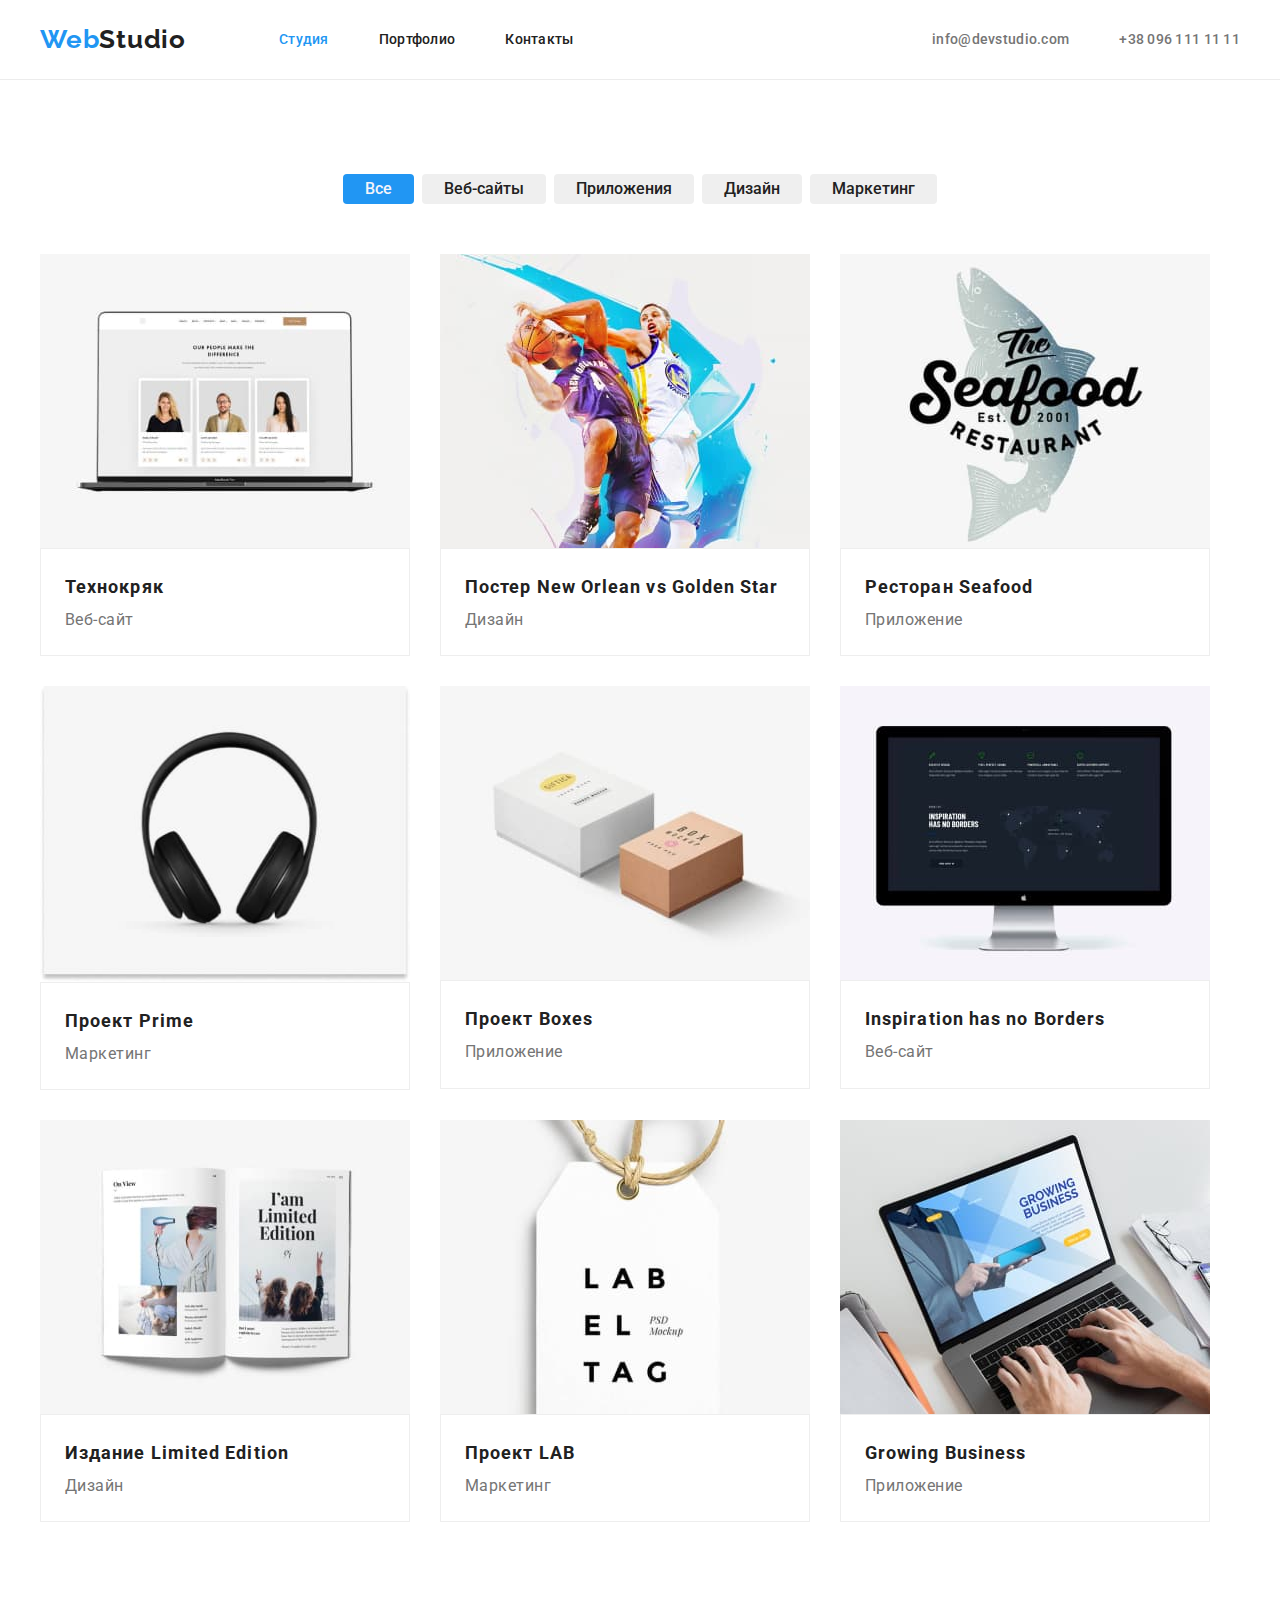
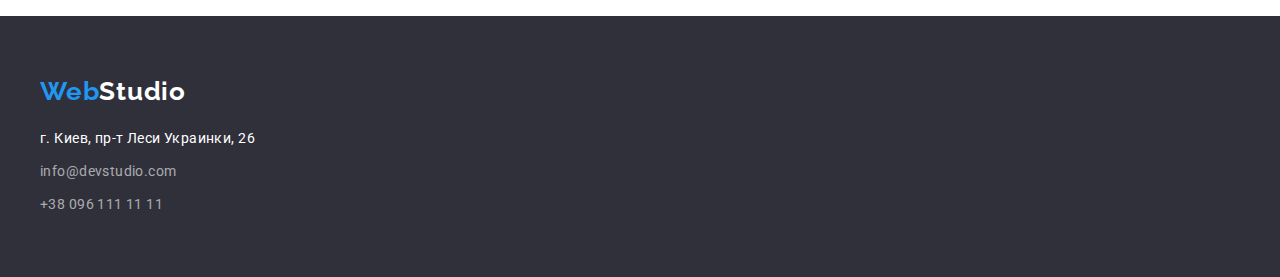
==== portfolio.html @ e5468e36 "Initial commit" ====
<!DOCTYPE html>
<html lang="ru">
  <head>
    <meta charset="UTF-8" />
    <meta http-equiv="X-UA-Compatible" content="IE=edge" />
    <meta name="viewport" content="width=device-width, initial-scale=1.0" />
    <title>Document</title>
    <link rel="preconnect" href="https://fonts.googleapis.com" />
    <link rel="preconnect" href="https://fonts.gstatic.com" crossorigin />
    <link
      href="https://fonts.googleapis.com/css2?family=Raleway:wght@700&family=Roboto:wght@400;500;700;900&display=swap"
      rel="stylesheet"
    />
    <link
      rel="stylesheet"
      href="https://cdnjs.cloudflare.com/ajax/libs/modern-normalize/1.1.0/modern-normalize.min.css"
    />
    <link rel="stylesheet" href="./css/styles.css" />
  </head>
  <body>
    <!-- header -->
    <header class="header">
      <div class="container">
        <nav class="nav-page">
          <a href="./index.html" class="brand" lang="en"
            >Web<span class="brand-web">Studio</span></a
          >
          <ul class="nav">
            <li class="list"><a class="nav-link current" href="./index.html">Студия</a></li>
            <li class="list"><a class="nav-link" href="./portfolio.html">Портфолио</a></li>
            <li class="list"><a class="nav-link" href="/">Контакты</a></li>
          </ul>
        </nav>
        <ul class="address">
          <li class="list">
            <a class="address-link" href="mailto:info@devstudio.com"> info@devstudio.com</a>
          </li>
          <li class="list">
            <a class="address-link" href="tel:+380961111111">+38 096 111 11 11</a>
          </li>
        </ul>
      </div>
    </header>
    <main>
      <section>
        <!-- скрить заголовок h1 -->
        <h1 hidden>Портфолио</h1>
        <ul class="filters container">
          <li class="list"><button type="button" class="filters-button current">Все</button></li>
          <li class="list"><button type="button" class="filters-button">Веб-сайты</button></li>
          <li class="list"><button type="button" class="filters-button">Приложения</button></li>
          <li class="list"><button type="button" class="filters-button">Дизайн</button></li>
          <li class="list"><button type="button" class="filters-button">Маркетинг</button></li>
        </ul>
        <ul class="project-block container">
          <li class="list">
            <img src="./images/project-1.jpg" alt="компьютер с фото" width="370" />
            <div class="card-set">
              <h3 class="project-title">Технокряк</h3>
              <p class="progect-descr">Веб-сайт</p>
            </div>
          </li>
          <li class="list">
            <img src="./images/project-2.jpg" alt="баскетболисты" width="370" />
            <div class="card-set">
              <h3 class="project-title">Постер New Orlean vs Golden Star</h3>
              <p class="progect-descr">Дизайн</p>
            </div>
          </li>
          <li class="list">
            <img src="./images/project-3.jpg" alt="рыба" width="370" />
            <div class="card-set">
              <h3 class="project-title">Ресторан Seafood</h3>
              <p class="progect-descr">Приложение</p>
            </div>
          </li>
          <li class="list">
            <img src="./images/project-4.jpg" alt="наушники" width="370" />
            <div class="card-set">
              <h3 class="project-title">Проект Prime</h3>
              <p class="progect-descr">Маркетинг</p>
            </div>
          </li>
          <li class="list">
            <img src="./images/project-5.jpg" alt="две коробки" width="370" />
            <div class="card-set">
              <h3 class="project-title">Проект Boxes</h3>
              <p class="progect-descr">Приложение</p>
            </div>
          </li>
          <li class="list">
            <img src="./images/project-6.jpg" alt="монитор" width="370" />
            <div class="card-set">
              <h3 class="project-title">Inspiration has no Borders</h3>
              <p class="progect-descr">Веб-сайт</p>
            </div>
          </li>
          <li class="list">
            <img src="./images/project-7.jpg" alt="журнал" width="370" />
            <div class="card-set">
              <h3 class="project-title">Издание Limited Edition</h3>
              <p class="progect-descr">Дизайн</p>
            </div>
          </li>
          <li class="list">
            <img src="./images/project-8.jpg" alt="табличка" width="370" />
            <div class="card-set">
              <h3 class="project-title">Проект LAB</h3>
              <p class="progect-descr">Маркетинг</p>
            </div>
          </li>
          <li class="list">
            <img src="./images/project-9.jpg" alt="ноутбук" width="370" />
            <div class="card-set">
              <h3 class="project-title">Growing Business</h3>
              <p class="progect-descr">Приложение</p>
            </div>
          </li>
        </ul>
      </section>
    </main>
    <footer class="footer">
      <div class="container footer-page">
        <a class="brand" href="./index.html" lang="en"
          >Web<span class="brand-web-footer">Studio</span></a
        >
        <address>
          <ul class="address-footer">
            <li class="list">г. Киев, пр-т Леси Украинки, 26</li>
            <li class="list">
              <a href="mailto:info@devstudio.com" class="footer-address-link">
                info@devstudio.com</a
              >
            </li>
            <li class="list">
              <a href="tel:+380961111111" class="footer-address-link">+38 096 111 11 11</a>
            </li>
          </ul>
        </address>
      </div>
    </footer>
  </body>
</html>
---- css/styles.css ----
:root {
  /* fonts */

  --main-font: 'Roboto', sans-serif;
  --secondary-font: 'Raleway', sans-serif;

  /* text colors */
  --brand-color: #2196f3;
  --text-color: #212121;
  --accent-color: #ffffff;
  --accent-hover-color: #188ce8;

  /* bg-colors */
  --footer-color: #2f303a;
  --button-accent: #f5f4fa;
  --body-color: #757575;
  --section-color: #f5f4fa;
}

h1,
h2,
h3,
h4,
h5,
h6,
p,
ul {
  margin: 0;
  padding: 0;
}

body {
  font-family: var(--main-font);
  font-size: 14px;
  color: var(--body-color);
}

img {
  display: block;
  max-width: 100%;
  height: auto;
}

/*  */
/* оформляем index.html */
/*  */
/* header */
.header {
  display: flex;
  border-bottom: 1px solid #ececec;
  align-items: center;
  height: 80px;
}

.container {
  display: flex;
  width: 1200px;
  /* padding-left: 15px; 
  padding-right: 15px; */
  margin-left: auto;
  margin-right: auto;
}

.nav-page {
  display: flex;
  align-items: center;
}
.nav .list + .list {
  margin-left: 50px;
}

.brand {
  font-family: var(--secondary-font);
  font-weight: 700;
  font-size: 26px;
  line-height: 1.2;
  letter-spacing: 0.03em;
  text-decoration: none;
  color: var(--brand-color);
}

.brand:hover,
.brand:focus {
  color: var(--brand-color);
}

.brand-web {
  padding-top: 24px;
  padding-bottom: 25px;
  margin-right: 93px;
  color: var(--text-color);
}

.nav {
  display: flex;
  font-weight: 500;
  line-height: 1.71;
  letter-spacing: 0.02em;
  list-style: none;
}

.nav-link {
  padding-top: 32px;
  padding-bottom: 32px;
  text-decoration: none;
  color: var(--text-color);
}

.nav-link:hover,
.nav-link:focus {
  color: var(--brand-color);
}

.nav-link.current {
  color: var(--brand-color);
}

.address {
  display: flex;
  align-items: center;
  margin-left: auto;
  font-family: var(--main-font);
  font-weight: 500;
  line-height: 1.71;
  letter-spacing: 0.02em;
  list-style: none;
}

.address .list + .list {
  margin-left: 50px;
}

.address-link {
  text-decoration: none;
  padding-top: 32px;
  padding-bottom: 32px;
  color: var(--body-color);
}

.address-link:hover,
.address-link:focus {
  color: var(--brand-color);
}

/* title */
.title {
  padding-top: 200px;
  padding-bottom: 200px;
  text-align: center;
  background-color: var(--footer-color);
}

.title-text {
  font-weight: 900;
  font-size: 44px;
  line-height: 1.36;
  text-align: center;
  letter-spacing: 0.06em;
  text-transform: uppercase;
  color: var(--accent-color);
}

.title-button {
  margin-top: 30px;
  padding-bottom: 10px;
  padding-top: 10px;
  padding-left: 32px;
  padding-right: 32px;
  border-radius: 4px;
  font-weight: 700;
  font-size: 16px;
  line-height: 1.88;
  font-family: inherit;
  letter-spacing: 0.06em;
  color: #ffffff;
  background-color: var(--brand-color);
  cursor: pointer;
}

.title-button:hover,
.title-button:focus {
  /* color: var(--accent-color); */
  background-color: var(--accent-hover-color);
}

/*    features    */
.section {
  padding-top: 94px;
  padding-bottom: 94px;
}

.features {
  display: flex;
  list-style-type: none;
  line-height: 1.71;
  letter-spacing: 0.03em;
}

.features .list + .list {
  margin-left: 30px;
}

.features-text {
  font-weight: 700;
  font-size: 14px;
  line-height: 1.14;
  letter-spacing: 0.03em;
  text-transform: uppercase;
  color: var(--text-color);
}

.features-descr {
  margin-top: 10px;
  line-height: 1.71;
  letter-spacing: 0.03em;
  width: 270px;
}

.title-section {
  font-weight: 700;
  font-size: 36px;
  line-height: 1.7;
  text-align: center;
  letter-spacing: 0.03em;
  color: var(--text-color);
}

/*    work    */
.work-page {
  margin-bottom: 94px;
}

.work,
.team {
  display: flex;
  margin-top: 50px;
  justify-content: center;
  list-style-type: none;
}

.work .list + .list {
  margin-left: 30px;
}

/*   team-page    */
.team-page {
  padding-top: 94px;
  padding-bottom: 94px;
  background-color: var(--section-color);
}

.team-title {
  margin-bottom: 10px;
  font-weight: 500;
  font-size: 16px;
  line-height: 1.19;
  letter-spacing: 0.03em;
  color: var(--text-color);
}

.card {
  text-align: center;
  padding-top: 30px;
  padding-bottom: 30px;
  background: var(--accent-color);
  border: #ffffff;
  box-shadow: 0px 1px 3px rgba(0, 0, 0, 0.12), 0px 1px 1px rgba(0, 0, 0, 0.14),
    0px 2px 1px rgba(0, 0, 0, 0.2);
  border-radius: 0px 0px 4px 4px;
}

.team .list + .list {
  margin-left: 30px;
}

.team-desc {
  font-size: 16px;
  line-height: 1.19;
  letter-spacing: 0.03em;
}

.footer {
  padding-top: 60px;
  padding-bottom: 60px;
  background-color: var(--footer-color);
}

.footer-page {
  display: flex;
  flex-direction: column;
}

.brand-web-footer {
  color: var(--accent-color);
}

.address-footer {
  margin-top: 20px;
  font-family: var(--main-font);
  font-style: normal;
  list-style-type: none;
  line-height: 1.71;
  letter-spacing: 0.03em;
  color: var(--accent-color);
}

.address-footer .list + .list {
  margin-top: 9px;
}

.footer-address-link {
  color: rgba(255, 255, 255, 0.6);
  text-decoration: none;
}

.footer-address-link:hover,
.footer-address-link:focus {
  color: var(--brand-color);
}

/*  */
/*  оформляем portfolio.html */
/*   */

.filters {
  padding-top: 94px;
  padding-bottom: 50px;
  justify-content: center;
  font-weight: 500;
  font-size: 16px;
  line-height: 1.62;
  letter-spacing: 0.03em;
  color: var(--text-color);
  list-style-type: none;
}

.filters .list + .list {
  margin-left: 8px;
}

.filters-button {
  padding-top: 6px;
  padding-bottom: 6px;
  padding-left: 22px;
  padding-right: 22px;
  border-radius: 4px;
  border: none;
  cursor: pointer;
  color: var(--text-color);
  font-size: 16px;
  font-weight: 500;
  font-family: inherit;
}

.filters-button:hover,
.filters-button:focus {
  background-color: var(--brand-color);
  color: var(--accent-color);
  border: none;
}

button.current {
  color: var(--button-accent);
  background-color: var(--brand-color);
}

.project {
  font-size: 16px;
  line-height: 1.88;
  letter-spacing: 0.03em;
}

.project-block {
  padding-bottom: 94px;
  flex-wrap: wrap;
  list-style-type: none;
}

.project-block > .list {
  margin-right: 30px;
  margin-bottom: 30px;
  /* width: calc(100% / 3 - 60px); */
}

.project-block .list:nth-child(3n) {
  margin-right: 0;
}

.project-block .list:nth-last-child(-n + 3) {
  margin-bottom: 0;
}

.card-set {
  padding-top: 20px;
  padding-bottom: 20px;
  padding-left: 24px;
  padding-right: 24px;
  border: 1px solid #eeeeee;
}

.project-title {
  font-weight: 700;
  font-size: 18px;
  line-height: 2;
  letter-spacing: 0.06em;
  color: var(--text-color);
}

.progect-descr {
  font-size: 16px;
  line-height: 1.88;
  letter-spacing: 0.03em;
}
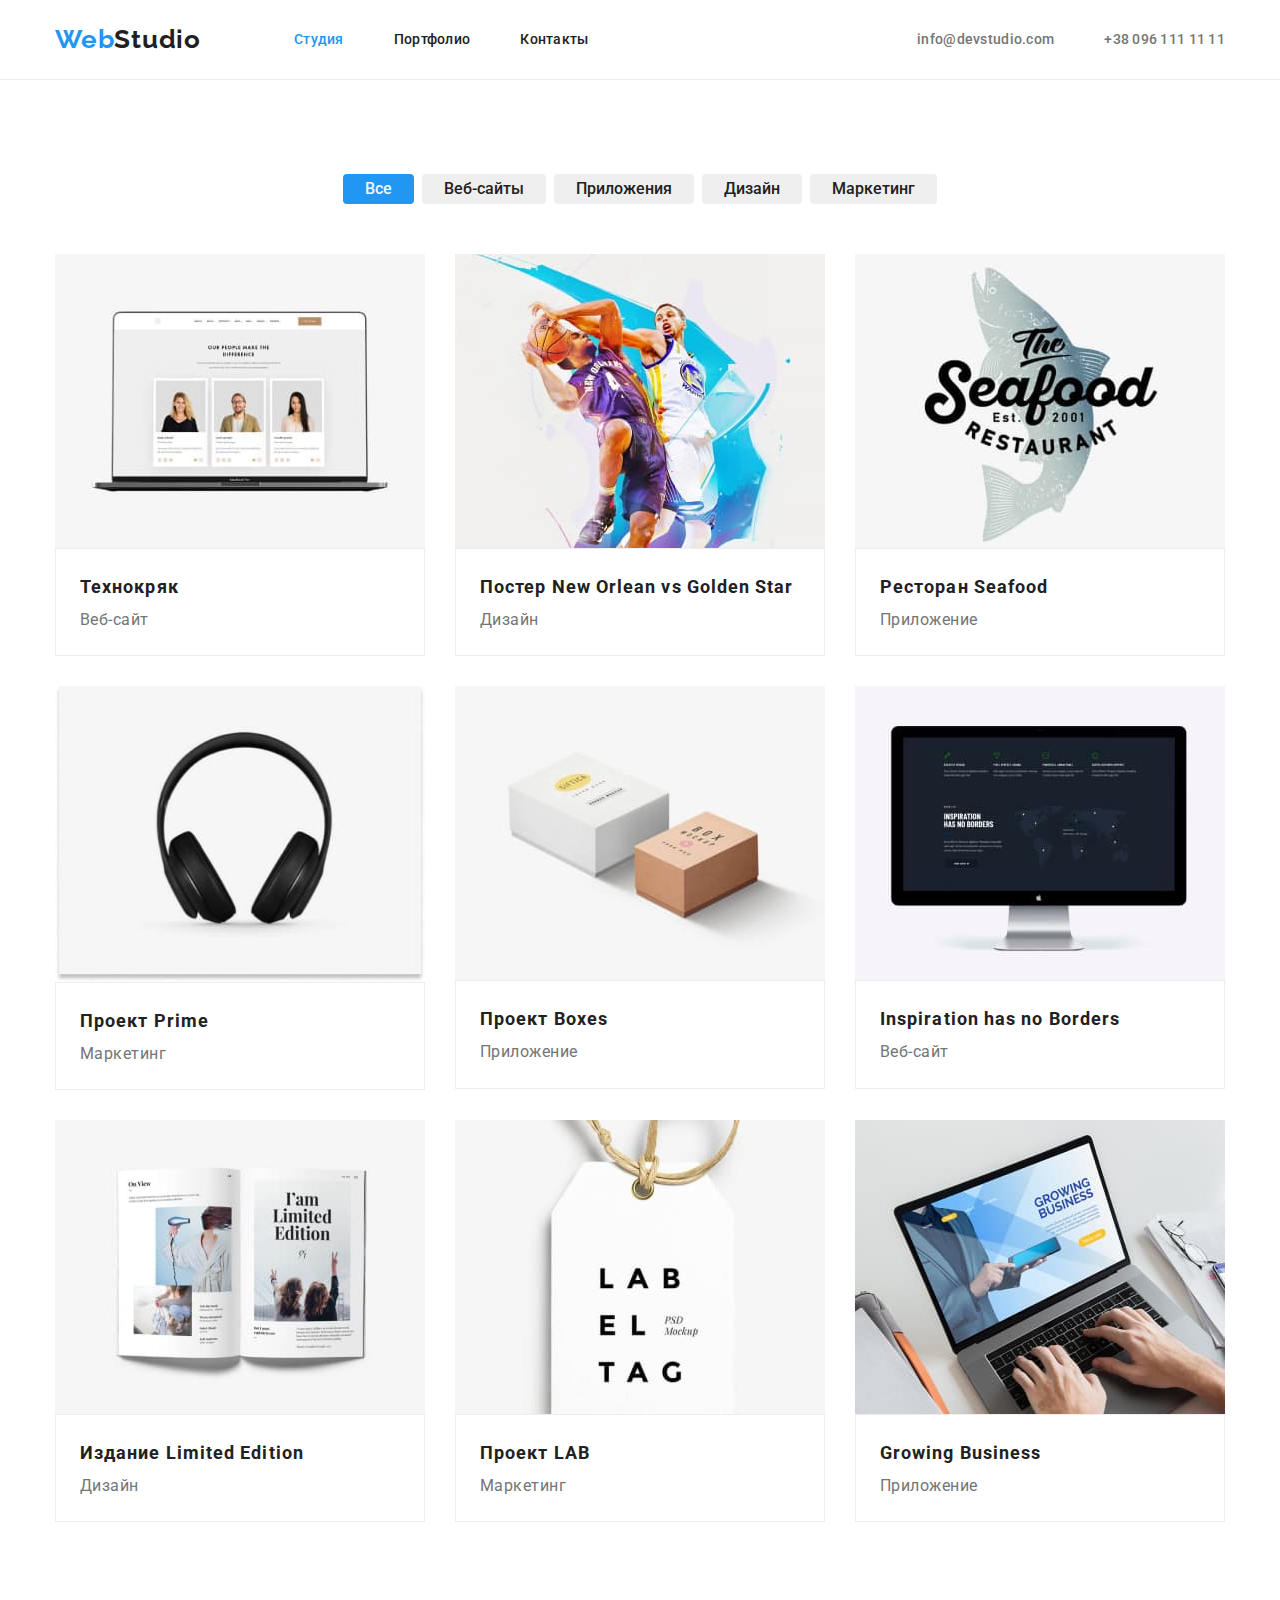
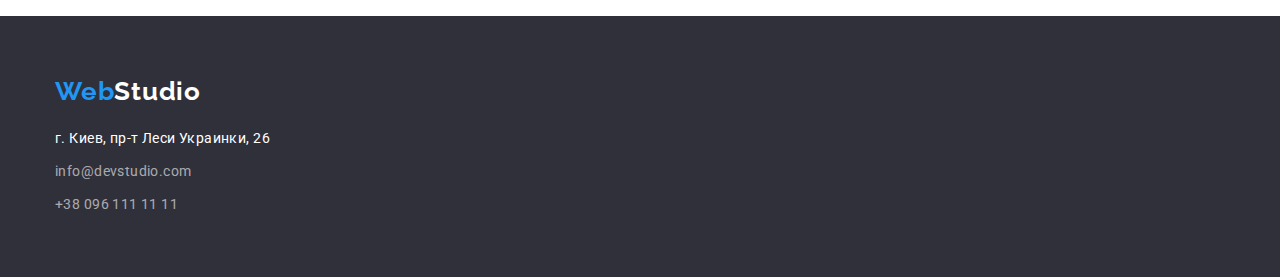
==== commit 07696a66: "summary" ====
--- a/portfolio.html
+++ b/portfolio.html
@@ -21,22 +21,22 @@
     <!-- header -->
     <header class="header">
       <div class="container">
-        <nav class="nav-page">
-          <a href="./index.html" class="brand" lang="en"
-            >Web<span class="brand-web">Studio</span></a
+        <nav class="nav-logo">
+          <a class="logo-web" href="./index.html" lang="en"
+            >Web<span class="logo-studio">Studio</span></a
           >
           <ul class="nav">
-            <li class="list"><a class="nav-link current" href="./index.html">Студия</a></li>
-            <li class="list"><a class="nav-link" href="./portfolio.html">Портфолио</a></li>
-            <li class="list"><a class="nav-link" href="/">Контакты</a></li>
+            <li class="nav-item"><a class="nav-link current" href="./index.html">Студия</a></li>
+            <li class="nav-item"><a class="nav-link" href="./portfolio.html">Портфолио</a></li>
+            <li class="nav-item"><a class="nav-link" href="/">Контакты</a></li>
           </ul>
         </nav>
-        <ul class="address">
-          <li class="list">
-            <a class="address-link" href="mailto:info@devstudio.com"> info@devstudio.com</a>
+        <ul class="contacts">
+          <li class="contacts-item">
+            <a class="contacts-link" href="mailto:info@devstudio.com"> info@devstudio.com</a>
           </li>
-          <li class="list">
-            <a class="address-link" href="tel:+380961111111">+38 096 111 11 11</a>
+          <li class="contacts-item">
+            <a class="contacts-link" href="tel:+380961111111">+38 096 111 11 11</a>
           </li>
         </ul>
       </div>
@@ -46,70 +46,78 @@
         <!-- скрить заголовок h1 -->
         <h1 hidden>Портфолио</h1>
         <ul class="filters container">
-          <li class="list"><button type="button" class="filters-button current">Все</button></li>
-          <li class="list"><button type="button" class="filters-button">Веб-сайты</button></li>
-          <li class="list"><button type="button" class="filters-button">Приложения</button></li>
-          <li class="list"><button type="button" class="filters-button">Дизайн</button></li>
-          <li class="list"><button type="button" class="filters-button">Маркетинг</button></li>
+          <li class="filters-item">
+            <button class="filters-button current" type="button">Все</button>
+          </li>
+          <li class="filters-item">
+            <button class="filters-button" type="button">Веб-сайты</button>
+          </li>
+          <li class="filters-item">
+            <button class="filters-button" type="button">Приложения</button>
+          </li>
+          <li class="filters-item"><button class="filters-button" type="button">Дизайн</button></li>
+          <li class="filters-item">
+            <button class="filters-button" type="button">Маркетинг</button>
+          </li>
         </ul>
         <ul class="project-block container">
-          <li class="list">
+          <li class="project-block-item">
             <img src="./images/project-1.jpg" alt="компьютер с фото" width="370" />
             <div class="card-set">
               <h3 class="project-title">Технокряк</h3>
               <p class="progect-descr">Веб-сайт</p>
             </div>
           </li>
-          <li class="list">
+          <li class="project-block-item">
             <img src="./images/project-2.jpg" alt="баскетболисты" width="370" />
             <div class="card-set">
               <h3 class="project-title">Постер New Orlean vs Golden Star</h3>
               <p class="progect-descr">Дизайн</p>
             </div>
           </li>
-          <li class="list">
+          <li class="project-block-item">
             <img src="./images/project-3.jpg" alt="рыба" width="370" />
             <div class="card-set">
               <h3 class="project-title">Ресторан Seafood</h3>
               <p class="progect-descr">Приложение</p>
             </div>
           </li>
-          <li class="list">
+          <li class="project-block-item">
             <img src="./images/project-4.jpg" alt="наушники" width="370" />
             <div class="card-set">
               <h3 class="project-title">Проект Prime</h3>
               <p class="progect-descr">Маркетинг</p>
             </div>
           </li>
-          <li class="list">
+          <li class="project-block-item">
             <img src="./images/project-5.jpg" alt="две коробки" width="370" />
             <div class="card-set">
               <h3 class="project-title">Проект Boxes</h3>
               <p class="progect-descr">Приложение</p>
             </div>
           </li>
-          <li class="list">
+          <li class="project-block-item">
             <img src="./images/project-6.jpg" alt="монитор" width="370" />
             <div class="card-set">
               <h3 class="project-title">Inspiration has no Borders</h3>
               <p class="progect-descr">Веб-сайт</p>
             </div>
           </li>
-          <li class="list">
+          <li class="project-block-item">
             <img src="./images/project-7.jpg" alt="журнал" width="370" />
             <div class="card-set">
               <h3 class="project-title">Издание Limited Edition</h3>
               <p class="progect-descr">Дизайн</p>
             </div>
           </li>
-          <li class="list">
+          <li class="project-block-item">
             <img src="./images/project-8.jpg" alt="табличка" width="370" />
             <div class="card-set">
               <h3 class="project-title">Проект LAB</h3>
               <p class="progect-descr">Маркетинг</p>
             </div>
           </li>
-          <li class="list">
+          <li class="project-block-item">
             <img src="./images/project-9.jpg" alt="ноутбук" width="370" />
             <div class="card-set">
               <h3 class="project-title">Growing Business</h3>
@@ -121,19 +129,19 @@
     </main>
     <footer class="footer">
       <div class="container footer-page">
-        <a class="brand" href="./index.html" lang="en"
-          >Web<span class="brand-web-footer">Studio</span></a
+        <a class="logo-web" href="./index.html" lang="en"
+          >Web<span class="logo-studio-footer">Studio</span></a
         >
         <address>
-          <ul class="address-footer">
-            <li class="list">г. Киев, пр-т Леси Украинки, 26</li>
-            <li class="list">
-              <a href="mailto:info@devstudio.com" class="footer-address-link">
+          <ul class="contacts-footer">
+            <li class="contacts-footer-item">г. Киев, пр-т Леси Украинки, 26</li>
+            <li class="contacts-footer-item">
+              <a class="footer-contacts-link" href="mailto:info@devstudio.com">
                 info@devstudio.com</a
               >
             </li>
-            <li class="list">
-              <a href="tel:+380961111111" class="footer-address-link">+38 096 111 11 11</a>
+            <li class="contacts-footer-item">
+              <a class="footer-contacts-link" href="tel:+380961111111">+38 096 111 11 11</a>
             </li>
           </ul>
         </address>
--- a/css/styles.css
+++ b/css/styles.css
@@ -55,21 +55,21 @@
 .container {
   display: flex;
   width: 1200px;
-  /* padding-left: 15px; 
-  padding-right: 15px; */
+  padding-left: 15px;
+  padding-right: 15px;
   margin-left: auto;
   margin-right: auto;
 }
 
-.nav-page {
+.nav-logo {
   display: flex;
   align-items: center;
 }
-.nav .list + .list {
+.nav-item + .nav-item {
   margin-left: 50px;
 }
 
-.brand {
+.logo-web {
   font-family: var(--secondary-font);
   font-weight: 700;
   font-size: 26px;
@@ -79,12 +79,12 @@
   color: var(--brand-color);
 }
 
-.brand:hover,
-.brand:focus {
-  color: var(--brand-color);
-}
-
-.brand-web {
+.logo-web:hover,
+.logo-web:focus {
+  color: var(--brand-color);
+}
+
+.logo-studio {
   padding-top: 24px;
   padding-bottom: 25px;
   margin-right: 93px;
@@ -115,7 +115,7 @@
   color: var(--brand-color);
 }
 
-.address {
+.contacts {
   display: flex;
   align-items: center;
   margin-left: auto;
@@ -126,31 +126,31 @@
   list-style: none;
 }
 
-.address .list + .list {
+.contacts-item + .contacts-item {
   margin-left: 50px;
 }
 
-.address-link {
+.contacts-link {
   text-decoration: none;
   padding-top: 32px;
   padding-bottom: 32px;
   color: var(--body-color);
 }
 
-.address-link:hover,
-.address-link:focus {
-  color: var(--brand-color);
-}
-
-/* title */
-.title {
+.contacts-link:hover,
+.contacts-link:focus {
+  color: var(--brand-color);
+}
+
+/* hero */
+.hero-title {
   padding-top: 200px;
   padding-bottom: 200px;
   text-align: center;
   background-color: var(--footer-color);
 }
 
-.title-text {
+.hero-title-text {
   font-weight: 900;
   font-size: 44px;
   line-height: 1.36;
@@ -160,7 +160,7 @@
   color: var(--accent-color);
 }
 
-.title-button {
+.hero-title-button {
   margin-top: 30px;
   padding-bottom: 10px;
   padding-top: 10px;
@@ -177,14 +177,14 @@
   cursor: pointer;
 }
 
-.title-button:hover,
-.title-button:focus {
+.hero-title-button:hover,
+.hero-title-button:focus {
   /* color: var(--accent-color); */
   background-color: var(--accent-hover-color);
 }
 
 /*    features    */
-.section {
+.features-section {
   padding-top: 94px;
   padding-bottom: 94px;
 }
@@ -196,7 +196,7 @@
   letter-spacing: 0.03em;
 }
 
-.features .list + .list {
+.features-item + .features-item {
   margin-left: 30px;
 }
 
@@ -215,8 +215,9 @@
   letter-spacing: 0.03em;
   width: 270px;
 }
-
-.title-section {
+/*    work    */
+.work-title-section,
+.team-title-section {
   font-weight: 700;
   font-size: 36px;
   line-height: 1.7;
@@ -225,25 +226,24 @@
   color: var(--text-color);
 }
 
-/*    work    */
-.work-page {
+.work-section {
   margin-bottom: 94px;
 }
 
-.work,
-.team {
+.work-list,
+.team-list {
   display: flex;
   margin-top: 50px;
   justify-content: center;
   list-style-type: none;
 }
 
-.work .list + .list {
+.work-item + .work-item {
   margin-left: 30px;
 }
 
 /*   team-page    */
-.team-page {
+.team-section {
   padding-top: 94px;
   padding-bottom: 94px;
   background-color: var(--section-color);
@@ -258,7 +258,7 @@
   color: var(--text-color);
 }
 
-.card {
+.team-card {
   text-align: center;
   padding-top: 30px;
   padding-bottom: 30px;
@@ -269,7 +269,7 @@
   border-radius: 0px 0px 4px 4px;
 }
 
-.team .list + .list {
+.team-item + .team-item {
   margin-left: 30px;
 }
 
@@ -290,11 +290,11 @@
   flex-direction: column;
 }
 
-.brand-web-footer {
+.logo-studio-footer {
   color: var(--accent-color);
 }
 
-.address-footer {
+.contacts-footer {
   margin-top: 20px;
   font-family: var(--main-font);
   font-style: normal;
@@ -304,17 +304,17 @@
   color: var(--accent-color);
 }
 
-.address-footer .list + .list {
+.contacts-footer-item + .contacts-footer-item {
   margin-top: 9px;
 }
 
-.footer-address-link {
+.footer-contacts-link {
   color: rgba(255, 255, 255, 0.6);
   text-decoration: none;
 }
 
-.footer-address-link:hover,
-.footer-address-link:focus {
+.footer-contacts-link:hover,
+.footer-contacts-link:focus {
   color: var(--brand-color);
 }
 
@@ -334,7 +334,7 @@
   list-style-type: none;
 }
 
-.filters .list + .list {
+.filters-item + .filters-item {
   margin-left: 8px;
 }
 
@@ -359,7 +359,7 @@
   border: none;
 }
 
-button.current {
+.filters-button.current {
   color: var(--button-accent);
   background-color: var(--brand-color);
 }
@@ -376,17 +376,17 @@
   list-style-type: none;
 }
 
-.project-block > .list {
+.project-block-item {
   margin-right: 30px;
   margin-bottom: 30px;
   /* width: calc(100% / 3 - 60px); */
 }
 
-.project-block .list:nth-child(3n) {
+.project-block-item:nth-child(3n) {
   margin-right: 0;
 }
 
-.project-block .list:nth-last-child(-n + 3) {
+.project-block-item:nth-last-child(-n + 3) {
   margin-bottom: 0;
 }
 
@@ -396,6 +396,7 @@
   padding-left: 24px;
   padding-right: 24px;
   border: 1px solid #eeeeee;
+  /* flex-basis: calc(100% / 3 - 60px); */
 }
 
 .project-title {
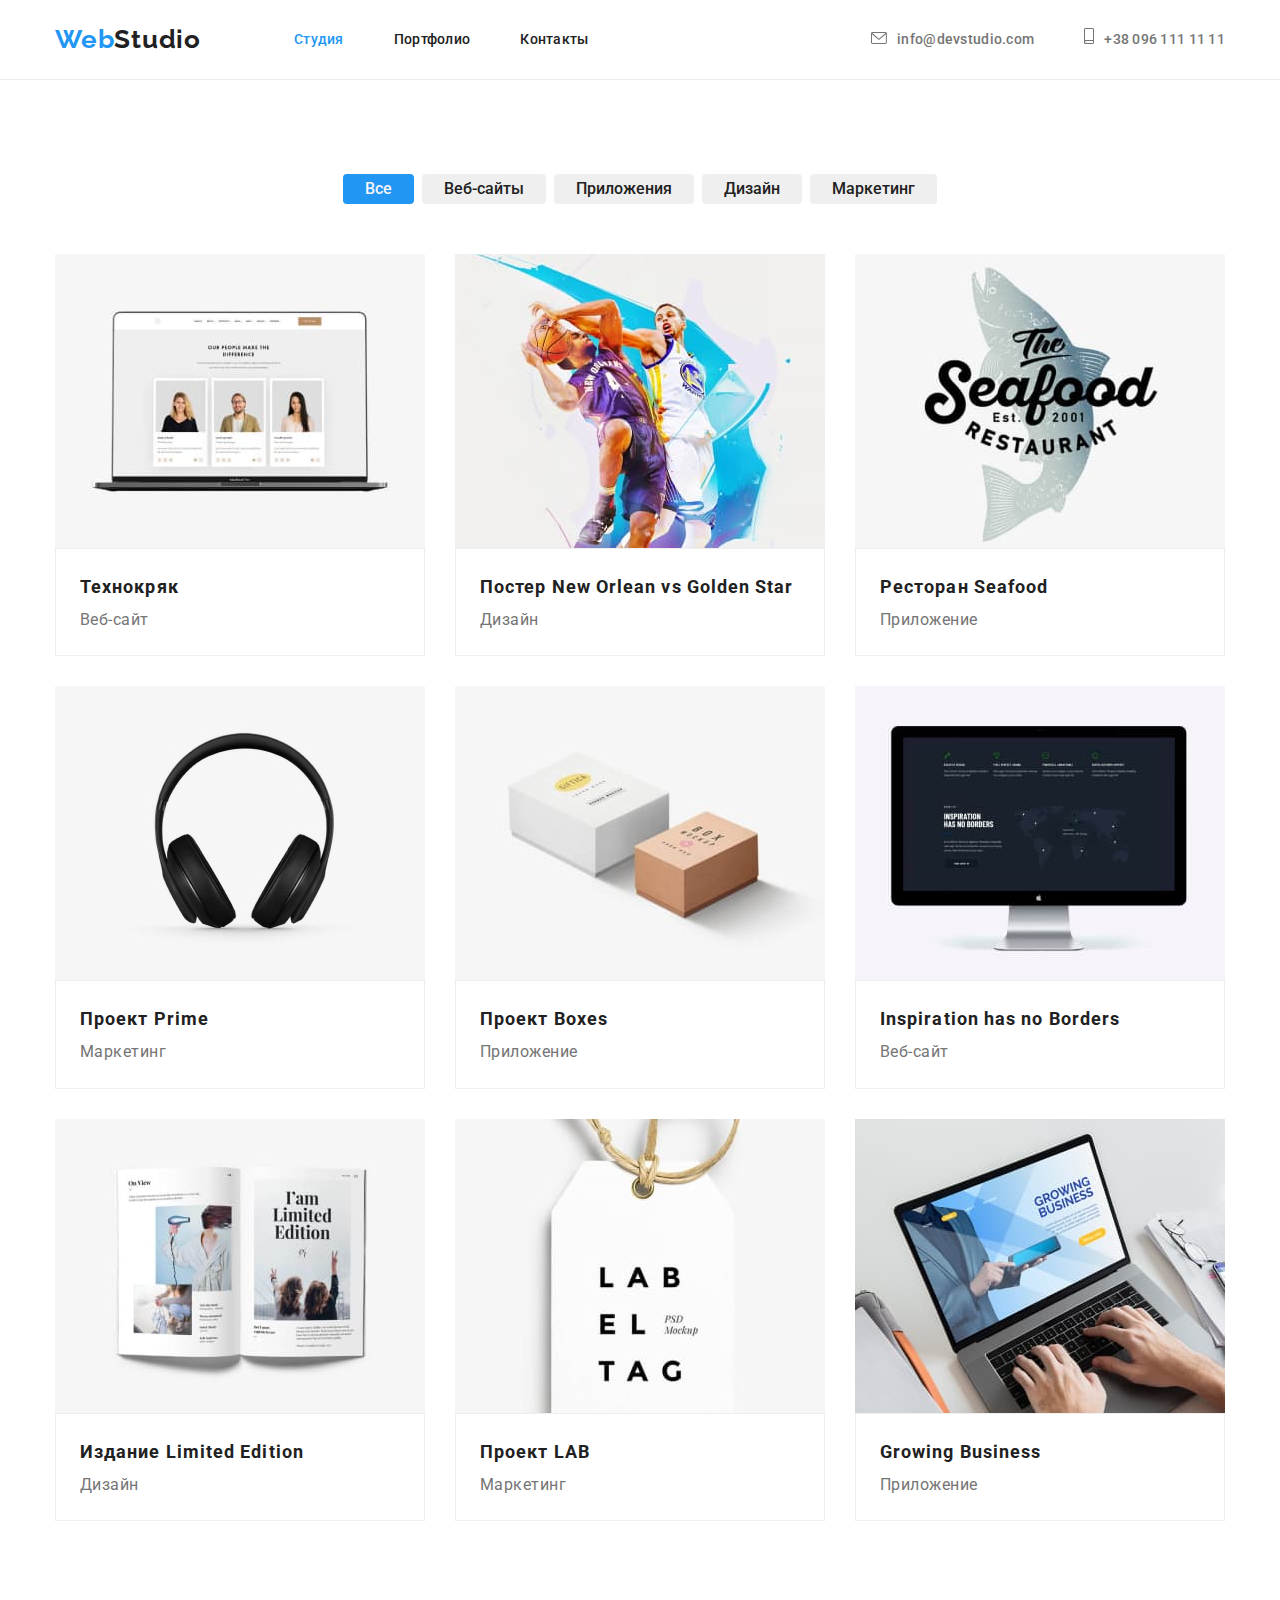
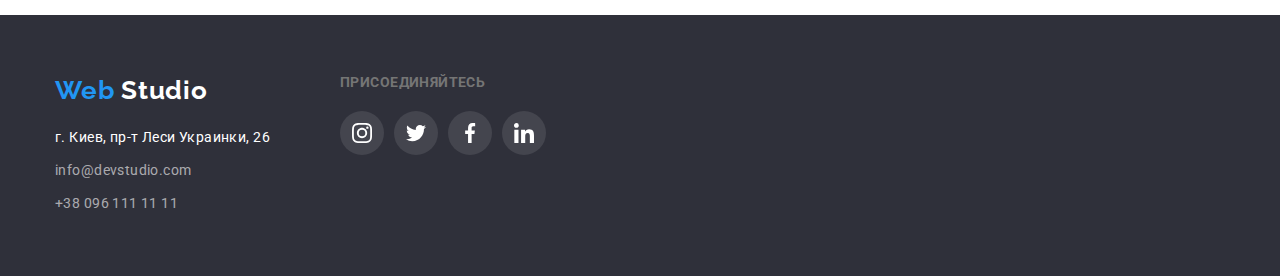
==== commit b4a87e45: "homework-4" ====
--- a/portfolio.html
+++ b/portfolio.html
@@ -1,151 +1,195 @@
 <!DOCTYPE html>
 <html lang="ru">
-  <head>
-    <meta charset="UTF-8" />
-    <meta http-equiv="X-UA-Compatible" content="IE=edge" />
-    <meta name="viewport" content="width=device-width, initial-scale=1.0" />
-    <title>Document</title>
-    <link rel="preconnect" href="https://fonts.googleapis.com" />
-    <link rel="preconnect" href="https://fonts.gstatic.com" crossorigin />
-    <link
-      href="https://fonts.googleapis.com/css2?family=Raleway:wght@700&family=Roboto:wght@400;500;700;900&display=swap"
-      rel="stylesheet"
-    />
-    <link
-      rel="stylesheet"
-      href="https://cdnjs.cloudflare.com/ajax/libs/modern-normalize/1.1.0/modern-normalize.min.css"
-    />
-    <link rel="stylesheet" href="./css/styles.css" />
-  </head>
-  <body>
-    <!-- header -->
-    <header class="header">
-      <div class="container">
-        <nav class="nav-logo">
-          <a class="logo-web" href="./index.html" lang="en"
-            >Web<span class="logo-studio">Studio</span></a
-          >
-          <ul class="nav">
-            <li class="nav-item"><a class="nav-link current" href="./index.html">Студия</a></li>
-            <li class="nav-item"><a class="nav-link" href="./portfolio.html">Портфолио</a></li>
-            <li class="nav-item"><a class="nav-link" href="/">Контакты</a></li>
-          </ul>
-        </nav>
-        <ul class="contacts">
-          <li class="contacts-item">
-            <a class="contacts-link" href="mailto:info@devstudio.com"> info@devstudio.com</a>
-          </li>
-          <li class="contacts-item">
-            <a class="contacts-link" href="tel:+380961111111">+38 096 111 11 11</a>
-          </li>
-        </ul>
-      </div>
-    </header>
-    <main>
-      <section>
-        <!-- скрить заголовок h1 -->
-        <h1 hidden>Портфолио</h1>
-        <ul class="filters container">
-          <li class="filters-item">
-            <button class="filters-button current" type="button">Все</button>
-          </li>
-          <li class="filters-item">
-            <button class="filters-button" type="button">Веб-сайты</button>
-          </li>
-          <li class="filters-item">
-            <button class="filters-button" type="button">Приложения</button>
-          </li>
-          <li class="filters-item"><button class="filters-button" type="button">Дизайн</button></li>
-          <li class="filters-item">
-            <button class="filters-button" type="button">Маркетинг</button>
-          </li>
-        </ul>
-        <ul class="project-block container">
-          <li class="project-block-item">
-            <img src="./images/project-1.jpg" alt="компьютер с фото" width="370" />
-            <div class="card-set">
-              <h3 class="project-title">Технокряк</h3>
-              <p class="progect-descr">Веб-сайт</p>
-            </div>
-          </li>
-          <li class="project-block-item">
-            <img src="./images/project-2.jpg" alt="баскетболисты" width="370" />
-            <div class="card-set">
-              <h3 class="project-title">Постер New Orlean vs Golden Star</h3>
-              <p class="progect-descr">Дизайн</p>
-            </div>
-          </li>
-          <li class="project-block-item">
-            <img src="./images/project-3.jpg" alt="рыба" width="370" />
-            <div class="card-set">
-              <h3 class="project-title">Ресторан Seafood</h3>
-              <p class="progect-descr">Приложение</p>
-            </div>
-          </li>
-          <li class="project-block-item">
-            <img src="./images/project-4.jpg" alt="наушники" width="370" />
-            <div class="card-set">
-              <h3 class="project-title">Проект Prime</h3>
-              <p class="progect-descr">Маркетинг</p>
-            </div>
-          </li>
-          <li class="project-block-item">
-            <img src="./images/project-5.jpg" alt="две коробки" width="370" />
-            <div class="card-set">
-              <h3 class="project-title">Проект Boxes</h3>
-              <p class="progect-descr">Приложение</p>
-            </div>
-          </li>
-          <li class="project-block-item">
-            <img src="./images/project-6.jpg" alt="монитор" width="370" />
-            <div class="card-set">
-              <h3 class="project-title">Inspiration has no Borders</h3>
-              <p class="progect-descr">Веб-сайт</p>
-            </div>
-          </li>
-          <li class="project-block-item">
-            <img src="./images/project-7.jpg" alt="журнал" width="370" />
-            <div class="card-set">
-              <h3 class="project-title">Издание Limited Edition</h3>
-              <p class="progect-descr">Дизайн</p>
-            </div>
-          </li>
-          <li class="project-block-item">
-            <img src="./images/project-8.jpg" alt="табличка" width="370" />
-            <div class="card-set">
-              <h3 class="project-title">Проект LAB</h3>
-              <p class="progect-descr">Маркетинг</p>
-            </div>
-          </li>
-          <li class="project-block-item">
-            <img src="./images/project-9.jpg" alt="ноутбук" width="370" />
-            <div class="card-set">
-              <h3 class="project-title">Growing Business</h3>
-              <p class="progect-descr">Приложение</p>
-            </div>
-          </li>
-        </ul>
-      </section>
-    </main>
-    <footer class="footer">
-      <div class="container footer-page">
-        <a class="logo-web" href="./index.html" lang="en"
-          >Web<span class="logo-studio-footer">Studio</span></a
-        >
-        <address>
-          <ul class="contacts-footer">
-            <li class="contacts-footer-item">г. Киев, пр-т Леси Украинки, 26</li>
-            <li class="contacts-footer-item">
-              <a class="footer-contacts-link" href="mailto:info@devstudio.com">
-                info@devstudio.com</a
-              >
-            </li>
-            <li class="contacts-footer-item">
-              <a class="footer-contacts-link" href="tel:+380961111111">+38 096 111 11 11</a>
-            </li>
-          </ul>
-        </address>
-      </div>
-    </footer>
-  </body>
+	<head>
+		<meta charset="UTF-8" />
+		<meta http-equiv="X-UA-Compatible" content="IE=edge" />
+		<meta name="viewport" content="width=device-width, initial-scale=1.0" />
+		<title>Document</title>
+		<link rel="preconnect" href="https://fonts.googleapis.com" />
+		<link rel="preconnect" href="https://fonts.gstatic.com" crossorigin />
+		<link
+			href="https://fonts.googleapis.com/css2?family=Raleway:wght@700&family=Roboto:wght@400;500;700;900&display=swap"
+			rel="stylesheet"
+		/>
+		<link
+			rel="stylesheet"
+			href="https://cdnjs.cloudflare.com/ajax/libs/modern-normalize/1.1.0/modern-normalize.min.css"
+		/>
+		<link rel="stylesheet" href="./css/styles.css" />
+	</head>
+	<body>
+		<!-- header -->
+		<header class="header">
+			<div class="container">
+				<nav class="nav-logo">
+					<a class="logo-web" href="./index.html" lang="en"> Web<span class="logo-studio">Studio</span> </a>
+					<ul class="nav">
+						<li class="nav-item"><a class="nav-link current" href="./index.html">Студия</a></li>
+						<li class="nav-item"><a class="nav-link" href="./portfolio.html">Портфолио</a></li>
+						<li class="nav-item"><a class="nav-link" href="/">Контакты</a></li>
+					</ul>
+				</nav>
+				<ul class="contacts">
+					<li class="contacts-item">
+						<a class="contacts-link" href="mailto:info@devstudio.com">
+							<svg class="contacts-link-icon" width="16" height="12">
+								<use href="./images/symbol.svg#icon-mail"></use></svg
+							>info@devstudio.com
+						</a>
+					</li>
+					<li class="contacts-item">
+						<a class="contacts-link" href="tel:+380961111111">
+							<svg class="contacts-link-icon" width="10" height="16">
+								<use class="tel" href="./images/symbol.svg#icon-phone"></use></svg
+							>+38 096 111 11 11
+						</a>
+					</li>
+				</ul>
+			</div>
+		</header>
+		<!-- main -->
+		<main>
+			<!-- portfolio -->
+			<section>
+				<h1 class="visually-hidden">Портфолио</h1>
+				<ul class="filters container">
+					<!-- filters -->
+					<li class="filters-item">
+						<button class="filters-button current" type="button">Все</button>
+					</li>
+					<li class="filters-item">
+						<button class="filters-button" type="button">Веб-сайты</button>
+					</li>
+					<li class="filters-item">
+						<button class="filters-button" type="button">Приложения</button>
+					</li>
+					<li class="filters-item"><button class="filters-button" type="button">Дизайн</button></li>
+					<li class="filters-item">
+						<button class="filters-button" type="button">Маркетинг</button>
+					</li>
+				</ul>
+				<!-- project-block -->
+				<ul class="project-block container">
+					<li class="project-block-item">
+						<img src="./images/project-1.jpg" alt="компьютер с фото" width="370" />
+						<div class="card-set">
+							<h3 class="project-title">Технокряк</h3>
+							<p class="progect-descr">Веб-сайт</p>
+						</div>
+					</li>
+					<li class="project-block-item">
+						<img src="./images/project-2.jpg" alt="баскетболисты" width="370" />
+						<div class="card-set">
+							<h3 class="project-title">Постер New Orlean vs Golden Star</h3>
+							<p class="progect-descr">Дизайн</p>
+						</div>
+					</li>
+					<li class="project-block-item">
+						<img src="./images/project-3.jpg" alt="рыба" width="370" />
+						<div class="card-set">
+							<h3 class="project-title">Ресторан Seafood</h3>
+							<p class="progect-descr">Приложение</p>
+						</div>
+					</li>
+					<li class="project-block-item">
+						<img src="./images/project-4.jpg" alt="наушники" width="370" />
+						<div class="card-set">
+							<h3 class="project-title">Проект Prime</h3>
+							<p class="progect-descr">Маркетинг</p>
+						</div>
+					</li>
+					<li class="project-block-item">
+						<img src="./images/project-5.jpg" alt="две коробки" width="370" />
+						<div class="card-set">
+							<h3 class="project-title">Проект Boxes</h3>
+							<p class="progect-descr">Приложение</p>
+						</div>
+					</li>
+					<li class="project-block-item">
+						<img src="./images/project-6.jpg" alt="монитор" width="370" />
+						<div class="card-set">
+							<h3 class="project-title">Inspiration has no Borders</h3>
+							<p class="progect-descr">Веб-сайт</p>
+						</div>
+					</li>
+					<li class="project-block-item">
+						<img src="./images/project-7.jpg" alt="журнал" width="370" />
+						<div class="card-set">
+							<h3 class="project-title">Издание Limited Edition</h3>
+							<p class="progect-descr">Дизайн</p>
+						</div>
+					</li>
+					<li class="project-block-item">
+						<img src="./images/project-8.jpg" alt="табличка" width="370" />
+						<div class="card-set">
+							<h3 class="project-title">Проект LAB</h3>
+							<p class="progect-descr">Маркетинг</p>
+						</div>
+					</li>
+					<li class="project-block-item">
+						<img src="./images/project-9.jpg" alt="ноутбук" width="370" />
+						<div class="card-set">
+							<h3 class="project-title">Growing Business</h3>
+							<p class="progect-descr">Приложение</p>
+						</div>
+					</li>
+				</ul>
+			</section>
+		</main>
+		<footer class="footer">
+			<div class="container">
+				<div class="footer-page"
+					><a class="logo-web" href="./index.html" lang="en">
+						Web
+						<span class="logo-studio-footer">Studio</span>
+					</a>
+					<address>
+						<ul class="contacts-footer">
+							<li class="contacts-footer-item">г. Киев, пр-т Леси Украинки, 26</li>
+							<li class="contacts-footer-item">
+								<a class="footer-contacts-link" href="mailto:info@devstudio.com">info@devstudio.com</a>
+							</li>
+							<li class="contacts-footer-item">
+								<a class="footer-contacts-link" href="tel:+380961111111">+38 096 111 11 11</a>
+							</li>
+						</ul>
+					</address>
+				</div>
+
+				<div class="join">
+					<p class="join-title">присоединяйтесь</p>
+					<ul class="join-social-icon">
+						<li class="join-social-icon-list">
+							<a class="join-social-icon-link" href="./" aria-label="instagram">
+								<svg class="join-link-icon" width="20" height="20">
+									<use href="./images/symbol.svg#icon-instagram"></use>
+								</svg>
+							</a>
+						</li>
+						<li class="join-social-icon-list"
+							><a class="join-social-icon-link" href="./" aria-label="twitter">
+								<svg class="join-link-icon" width="20" height="20">
+									<use href="./images/symbol.svg#icon-twitter"></use>
+								</svg>
+							</a>
+						</li>
+						<li class="join-social-icon-list"
+							><a class="join-social-icon-link" href="./" aria-label="facebook">
+								<svg class="join-link-icon" width="20" height="20">
+									<use href="./images/symbol.svg#icon-facebook"></use>
+								</svg>
+							</a>
+						</li>
+						<li class="join-social-icon-list"
+							><a class="join-social-icon-link" href="./" aria-label="linkedin">
+								<svg class="join-link-icon" width="20" height="20">
+									<use href="./images/symbol.svg#icon-linkedin"></use>
+								</svg>
+							</a>
+						</li>
+					</ul>
+				</div>
+			</div>
+		</footer>
+	</body>
 </html>
--- a/css/styles.css
+++ b/css/styles.css
@@ -1,20 +1,21 @@
 :root {
-  /* fonts */
-
-  --main-font: 'Roboto', sans-serif;
-  --secondary-font: 'Raleway', sans-serif;
-
-  /* text colors */
-  --brand-color: #2196f3;
-  --text-color: #212121;
-  --accent-color: #ffffff;
-  --accent-hover-color: #188ce8;
-
-  /* bg-colors */
-  --footer-color: #2f303a;
-  --button-accent: #f5f4fa;
-  --body-color: #757575;
-  --section-color: #f5f4fa;
+	/* fonts */
+
+	--main-font: "Roboto", sans-serif;
+	--secondary-font: "Raleway", sans-serif;
+
+	/* text colors */
+	--brand-color: #2196f3;
+	--text-color: #212121;
+	--accent-color: #ffffff;
+	--accent-hover-color: #188ce8;
+
+	/* bg-colors */
+	--footer-color: #2f303a;
+	--button-accent: #f5f4fa;
+	--body-color: #757575;
+	--section-color: #f5f4fa;
+	--svg-color: #afb1b8;
 }
 
 h1,
@@ -25,20 +26,20 @@
 h6,
 p,
 ul {
-  margin: 0;
-  padding: 0;
+	margin: 0;
+	padding: 0;
 }
 
 body {
-  font-family: var(--main-font);
-  font-size: 14px;
-  color: var(--body-color);
+	font-family: var(--main-font);
+	font-size: 14px;
+	color: var(--body-color);
 }
 
 img {
-  display: block;
-  max-width: 100%;
-  height: auto;
+	display: block;
+	max-width: 100%;
+	height: auto;
 }
 
 /*  */
@@ -46,276 +47,430 @@
 /*  */
 /* header */
 .header {
-  display: flex;
-  border-bottom: 1px solid #ececec;
-  align-items: center;
-  height: 80px;
+	display: flex;
+	border-bottom: 1px solid #ececec;
+	align-items: center;
+	height: 80px;
 }
 
 .container {
-  display: flex;
-  width: 1200px;
-  padding-left: 15px;
-  padding-right: 15px;
-  margin-left: auto;
-  margin-right: auto;
+	display: flex;
+	width: 1200px;
+	padding-left: 15px;
+	padding-right: 15px;
+	margin-left: auto;
+	margin-right: auto;
 }
 
 .nav-logo {
-  display: flex;
-  align-items: center;
+	display: flex;
+	align-items: center;
 }
 .nav-item + .nav-item {
-  margin-left: 50px;
+	margin-left: 50px;
 }
 
 .logo-web {
-  font-family: var(--secondary-font);
-  font-weight: 700;
-  font-size: 26px;
-  line-height: 1.2;
-  letter-spacing: 0.03em;
-  text-decoration: none;
-  color: var(--brand-color);
+	font-family: var(--secondary-font);
+	font-weight: 700;
+	font-size: 26px;
+	line-height: 1.2;
+	letter-spacing: 0.03em;
+	text-decoration: none;
+	color: var(--brand-color);
 }
 
 .logo-web:hover,
 .logo-web:focus {
-  color: var(--brand-color);
+	color: var(--brand-color);
 }
 
 .logo-studio {
-  padding-top: 24px;
-  padding-bottom: 25px;
-  margin-right: 93px;
-  color: var(--text-color);
+	padding-top: 24px;
+	padding-bottom: 25px;
+	margin-right: 93px;
+	color: var(--text-color);
 }
 
 .nav {
-  display: flex;
-  font-weight: 500;
-  line-height: 1.71;
-  letter-spacing: 0.02em;
-  list-style: none;
+	display: flex;
+	font-weight: 500;
+	line-height: 1.71;
+	letter-spacing: 0.02em;
+	list-style: none;
 }
 
 .nav-link {
-  padding-top: 32px;
-  padding-bottom: 32px;
-  text-decoration: none;
-  color: var(--text-color);
+	padding-top: 32px;
+	padding-bottom: 32px;
+	text-decoration: none;
+	color: var(--text-color);
 }
 
 .nav-link:hover,
 .nav-link:focus {
-  color: var(--brand-color);
+	color: var(--brand-color);
 }
 
 .nav-link.current {
-  color: var(--brand-color);
+	color: var(--brand-color);
 }
 
 .contacts {
-  display: flex;
-  align-items: center;
-  margin-left: auto;
-  font-family: var(--main-font);
-  font-weight: 500;
-  line-height: 1.71;
-  letter-spacing: 0.02em;
-  list-style: none;
+	display: flex;
+	align-items: center;
+	margin-left: auto;
+	font-family: var(--main-font);
+	font-weight: 500;
+	line-height: 1.71;
+	letter-spacing: 0.02em;
+	list-style: none;
 }
 
 .contacts-item + .contacts-item {
-  margin-left: 50px;
+	margin-left: 50px;
 }
 
 .contacts-link {
-  text-decoration: none;
-  padding-top: 32px;
-  padding-bottom: 32px;
-  color: var(--body-color);
+	text-decoration: none;
+	padding-top: 32px;
+	padding-bottom: 32px;
+	color: var(--body-color);
 }
 
 .contacts-link:hover,
 .contacts-link:focus {
-  color: var(--brand-color);
+	color: var(--brand-color);
+}
+.contacts-link-icon,
+.contacts-link-icon:hover,
+.contacts-link-icon:focus {
+	fill: currentColor;
+	margin-right: 10px;
 }
 
 /* hero */
 .hero-title {
-  padding-top: 200px;
-  padding-bottom: 200px;
-  text-align: center;
-  background-color: var(--footer-color);
-}
-
+	background-color: #c4c4c4;
+}
+.overlay {
+	padding-top: 200px;
+	padding-bottom: 200px;
+	text-align: center;
+	max-width: 1600px;
+	height: 600px;
+	margin-left: auto;
+	margin-right: auto;
+
+	background-image: linear-gradient(to right, rgba(47, 48, 58, 0.4), rgba(47, 48, 58, 0.4)), url("../images/hero.jpg");
+
+	background-repeat: no-repeat;
+	background-position: center;
+	background-size: cover;
+}
 .hero-title-text {
-  font-weight: 900;
-  font-size: 44px;
-  line-height: 1.36;
-  text-align: center;
-  letter-spacing: 0.06em;
-  text-transform: uppercase;
-  color: var(--accent-color);
+	font-weight: 900;
+	font-size: 44px;
+	line-height: 1.36;
+	text-align: center;
+	letter-spacing: 0.06em;
+	text-transform: uppercase;
+	color: var(--accent-color);
 }
 
 .hero-title-button {
-  margin-top: 30px;
-  padding-bottom: 10px;
-  padding-top: 10px;
-  padding-left: 32px;
-  padding-right: 32px;
-  border-radius: 4px;
-  font-weight: 700;
-  font-size: 16px;
-  line-height: 1.88;
-  font-family: inherit;
-  letter-spacing: 0.06em;
-  color: #ffffff;
-  background-color: var(--brand-color);
-  cursor: pointer;
+	margin-top: 30px;
+	padding-bottom: 10px;
+	padding-top: 10px;
+	padding-left: 32px;
+	padding-right: 32px;
+	border-radius: 4px;
+	font-weight: 700;
+	font-size: 16px;
+	line-height: 1.88;
+	font-family: inherit;
+	letter-spacing: 0.06em;
+	color: #ffffff;
+	background-color: var(--brand-color);
+	cursor: pointer;
 }
 
 .hero-title-button:hover,
 .hero-title-button:focus {
-  /* color: var(--accent-color); */
-  background-color: var(--accent-hover-color);
+	/* color: var(--accent-color); */
+	background-color: var(--accent-hover-color);
 }
 
 /*    features    */
 .features-section {
-  padding-top: 94px;
-  padding-bottom: 94px;
-}
-
+	padding-top: 94px;
+	padding-bottom: 94px;
+}
+.visually-hidden {
+	position: absolute;
+	white-space: nowrap;
+	width: 1px;
+	height: 1px;
+	overflow: hidden;
+	border: 0;
+	padding: 0;
+	clip: rect(0 0 0 0);
+	clip-path: inset(50%);
+	margin: -1px;
+}
 .features {
-  display: flex;
-  list-style-type: none;
-  line-height: 1.71;
-  letter-spacing: 0.03em;
+	display: flex;
+	list-style-type: none;
+	line-height: 1.71;
+	letter-spacing: 0.03em;
 }
 
 .features-item + .features-item {
-  margin-left: 30px;
-}
-
+	margin-left: 30px;
+}
+.features-item-icon {
+	display: inline-flex;
+	content: "";
+	height: 120px;
+	width: 270px;
+	background-size: contain;
+	background-repeat: no-repeat;
+	background-position: center;
+	justify-content: center;
+	align-items: center;
+	background-color: #f5f4fa;
+	border-radius: 4px;
+}
 .features-text {
-  font-weight: 700;
-  font-size: 14px;
-  line-height: 1.14;
-  letter-spacing: 0.03em;
-  text-transform: uppercase;
-  color: var(--text-color);
+	margin-top: 30px;
+	font-weight: 700;
+	font-size: 14px;
+	line-height: 1.14;
+	letter-spacing: 0.03em;
+	text-transform: uppercase;
+	color: var(--text-color);
 }
 
 .features-descr {
-  margin-top: 10px;
-  line-height: 1.71;
-  letter-spacing: 0.03em;
-  width: 270px;
+	margin-top: 10px;
+	line-height: 1.71;
+	letter-spacing: 0.03em;
+	width: 270px;
 }
 /*    work    */
 .work-title-section,
-.team-title-section {
-  font-weight: 700;
-  font-size: 36px;
-  line-height: 1.7;
-  text-align: center;
-  letter-spacing: 0.03em;
-  color: var(--text-color);
+.team-title-section,
+.client-title-section {
+	font-weight: 700;
+	font-size: 36px;
+	line-height: 1.7;
+	text-align: center;
+	letter-spacing: 0.03em;
+	color: var(--text-color);
 }
 
 .work-section {
-  margin-bottom: 94px;
+	margin-bottom: 94px;
 }
 
 .work-list,
 .team-list {
-  display: flex;
-  margin-top: 50px;
-  justify-content: center;
-  list-style-type: none;
+	display: flex;
+	margin-top: 50px;
+	justify-content: center;
+	list-style-type: none;
 }
 
 .work-item + .work-item {
-  margin-left: 30px;
+	margin-left: 30px;
 }
 
 /*   team-page    */
 .team-section {
-  padding-top: 94px;
-  padding-bottom: 94px;
-  background-color: var(--section-color);
+	padding-top: 94px;
+	padding-bottom: 94px;
+	background-color: var(--section-color);
 }
 
 .team-title {
-  margin-bottom: 10px;
-  font-weight: 500;
-  font-size: 16px;
-  line-height: 1.19;
-  letter-spacing: 0.03em;
-  color: var(--text-color);
+	margin-bottom: 10px;
+	font-weight: 500;
+	font-size: 16px;
+	line-height: 1.19;
+	letter-spacing: 0.03em;
+	color: var(--text-color);
 }
 
 .team-card {
-  text-align: center;
-  padding-top: 30px;
-  padding-bottom: 30px;
-  background: var(--accent-color);
-  border: #ffffff;
-  box-shadow: 0px 1px 3px rgba(0, 0, 0, 0.12), 0px 1px 1px rgba(0, 0, 0, 0.14),
-    0px 2px 1px rgba(0, 0, 0, 0.2);
-  border-radius: 0px 0px 4px 4px;
+	text-align: center;
+	padding-top: 30px;
+	padding-bottom: 30px;
+	background: var(--accent-color);
+	border: #ffffff;
+	box-shadow: 0px 1px 3px rgba(0, 0, 0, 0.12), 0px 1px 1px rgba(0, 0, 0, 0.14), 0px 2px 1px rgba(0, 0, 0, 0.2);
+	border-radius: 0px 0px 4px 4px;
 }
 
 .team-item + .team-item {
-  margin-left: 30px;
+	margin-left: 30px;
 }
 
 .team-desc {
-  font-size: 16px;
-  line-height: 1.19;
-  letter-spacing: 0.03em;
-}
-
+	font-size: 16px;
+	line-height: 1.19;
+	letter-spacing: 0.03em;
+}
+
+.team-social-icon {
+	display: flex;
+	margin-top: 16px;
+
+	justify-content: center;
+	list-style: none;
+}
+
+.team-social-icon-link {
+	display: flex;
+	align-items: center;
+	justify-content: center;
+	width: 44px;
+	height: 44px;
+	border: 1px solid transparent;
+	border-radius: 50%;
+	color: var(--body-color);
+	background-color: transparent;
+}
+.team-social-icon-link:hover,
+.team-social-icon-link:focus {
+	color: var(--accent-color);
+	background-color: var(--accent-hover-color);
+}
+.team-link-icon {
+	fill: currentColor;
+}
+.team-link-icon:hover,
+.team-link-icon:focus {
+	fill: currentColor;
+}
+.team-social-icon-list + .team-social-icon-list {
+	margin-left: 10px;
+}
+
+/* CLIENTS */
+.clients {
+	padding-top: 94px;
+	padding-bottom: 94px;
+}
+.client-icon {
+	display: flex;
+	margin-top: 50px;
+	justify-content: center;
+	list-style: none;
+}
+.client-icon-list + .client-icon-list {
+	margin-left: 30px;
+}
+.client-icon-link {
+	display: flex;
+	padding: 16px 32px;
+	border: 1px solid var(--svg-color);
+	border-radius: 4px;
+	color: var(--svg-color);
+}
+.client-icon-link:hover,
+.client-icon-link:focus {
+	color: var(--brand-color);
+	border: 1px solid var(--brand-color);
+}
+
+.client-link-icon {
+	fill: currentColor;
+}
+.client-link-icon:hover,
+.client-link-icon:focus {
+	fill: currentColor;
+}
+/* footer */
 .footer {
-  padding-top: 60px;
-  padding-bottom: 60px;
-  background-color: var(--footer-color);
+	padding-top: 60px;
+	padding-bottom: 60px;
+	background-color: var(--footer-color);
 }
 
 .footer-page {
-  display: flex;
-  flex-direction: column;
+	display: flex;
+	flex-direction: column;
 }
 
 .logo-studio-footer {
-  color: var(--accent-color);
+	color: var(--accent-color);
 }
 
 .contacts-footer {
-  margin-top: 20px;
-  font-family: var(--main-font);
-  font-style: normal;
-  list-style-type: none;
-  line-height: 1.71;
-  letter-spacing: 0.03em;
-  color: var(--accent-color);
+	margin-top: 20px;
+	font-family: var(--main-font);
+	font-style: normal;
+	list-style-type: none;
+	line-height: 1.71;
+	letter-spacing: 0.03em;
+	color: var(--accent-color);
 }
 
 .contacts-footer-item + .contacts-footer-item {
-  margin-top: 9px;
+	margin-top: 9px;
 }
 
 .footer-contacts-link {
-  color: rgba(255, 255, 255, 0.6);
-  text-decoration: none;
+	color: rgba(255, 255, 255, 0.6);
+	text-decoration: none;
 }
 
 .footer-contacts-link:hover,
 .footer-contacts-link:focus {
-  color: var(--brand-color);
+	color: var(--brand-color);
+}
+.join {
+	display: flex;
+	flex-direction: column;
+	margin-left: 70px;
+}
+.join-title {
+	padding-bottom: 20px;
+	font-weight: 700;
+	line-height: 1.14;
+	letter-spacing: 0.03em;
+	text-transform: uppercase;
+}
+
+.join-social-icon {
+	display: flex;
+	list-style: none;
+}
+
+.join-social-icon-link {
+	display: flex;
+	align-items: center;
+	justify-content: center;
+	width: 44px;
+	height: 44px;
+	border: 1px solid transparent;
+	border-radius: 50%;
+	color: var(--accent-color);
+	background-color: rgba(255, 255, 255, 0.1);
+}
+.join-social-icon-link:hover,
+.join-social-icon-link:focus {
+	background-color: var(--accent-hover-color);
+}
+.join-link-icon {
+	fill: currentColor;
+}
+.join-link-icon:hover,
+.join-link-icon:focus {
+	fill: currentColor;
+}
+.join-social-icon-list + .join-social-icon-list {
+	margin-left: 10px;
 }
 
 /*  */
@@ -323,92 +478,97 @@
 /*   */
 
 .filters {
-  padding-top: 94px;
-  padding-bottom: 50px;
-  justify-content: center;
-  font-weight: 500;
-  font-size: 16px;
-  line-height: 1.62;
-  letter-spacing: 0.03em;
-  color: var(--text-color);
-  list-style-type: none;
+	padding-top: 94px;
+	padding-bottom: 50px;
+	justify-content: center;
+	font-weight: 500;
+	font-size: 16px;
+	line-height: 1.62;
+	letter-spacing: 0.03em;
+	color: var(--text-color);
+	list-style-type: none;
 }
 
 .filters-item + .filters-item {
-  margin-left: 8px;
+	margin-left: 8px;
 }
 
 .filters-button {
-  padding-top: 6px;
-  padding-bottom: 6px;
-  padding-left: 22px;
-  padding-right: 22px;
-  border-radius: 4px;
-  border: none;
-  cursor: pointer;
-  color: var(--text-color);
-  font-size: 16px;
-  font-weight: 500;
-  font-family: inherit;
+	padding-top: 6px;
+	padding-bottom: 6px;
+	padding-left: 22px;
+	padding-right: 22px;
+	border-radius: 4px;
+	border: none;
+	cursor: pointer;
+	color: var(--text-color);
+	font-size: 16px;
+	font-weight: 500;
+	font-family: inherit;
 }
 
 .filters-button:hover,
 .filters-button:focus {
-  background-color: var(--brand-color);
-  color: var(--accent-color);
-  border: none;
+	background-color: var(--brand-color);
+	color: var(--accent-color);
+	border: none;
+	box-shadow: 0px 3px 1px rgba(0, 0, 0, 0.1), 0px 1px 2px rgba(0, 0, 0, 0.08), 0px 2px 2px rgba(0, 0, 0, 0.12);
 }
 
 .filters-button.current {
-  color: var(--button-accent);
-  background-color: var(--brand-color);
+	color: var(--button-accent);
+	background-color: var(--brand-color);
 }
 
 .project {
-  font-size: 16px;
-  line-height: 1.88;
-  letter-spacing: 0.03em;
+	font-size: 16px;
+	line-height: 1.88;
+	letter-spacing: 0.03em;
 }
 
 .project-block {
-  padding-bottom: 94px;
-  flex-wrap: wrap;
-  list-style-type: none;
+	padding-bottom: 94px;
+	flex-wrap: wrap;
+	list-style-type: none;
 }
 
 .project-block-item {
-  margin-right: 30px;
-  margin-bottom: 30px;
-  /* width: calc(100% / 3 - 60px); */
+	margin-right: 30px;
+	margin-bottom: 30px;
+	/* width: calc(100% / 3 - 60px); */
+}
+.project-block-item:hover,
+.project-block-item:focus {
+	box-shadow: 0px 1px 1px rgba(0, 0, 0, 0.12), 0px 4px 4px rgba(0, 0, 0, 0.06), 1px 4px 6px rgba(0, 0, 0, 0.16);
 }
 
 .project-block-item:nth-child(3n) {
-  margin-right: 0;
+	margin-right: 0;
 }
 
 .project-block-item:nth-last-child(-n + 3) {
-  margin-bottom: 0;
+	margin-bottom: 0;
 }
 
 .card-set {
-  padding-top: 20px;
-  padding-bottom: 20px;
-  padding-left: 24px;
-  padding-right: 24px;
-  border: 1px solid #eeeeee;
-  /* flex-basis: calc(100% / 3 - 60px); */
+	padding-top: 20px;
+	padding-bottom: 20px;
+	padding-left: 24px;
+	padding-right: 24px;
+	border: 1px solid #eeeeee;
+	/* flex-basis: calc(100% / 3 - 60px); */
 }
 
 .project-title {
-  font-weight: 700;
-  font-size: 18px;
-  line-height: 2;
-  letter-spacing: 0.06em;
-  color: var(--text-color);
+	font-weight: 700;
+	font-size: 18px;
+	line-height: 2;
+	letter-spacing: 0.06em;
+	color: var(--text-color);
 }
 
 .progect-descr {
-  font-size: 16px;
-  line-height: 1.88;
-  letter-spacing: 0.03em;
-}
+	font-size: 16px;
+	line-height: 1.88;
+	letter-spacing: 0.03em;
+}
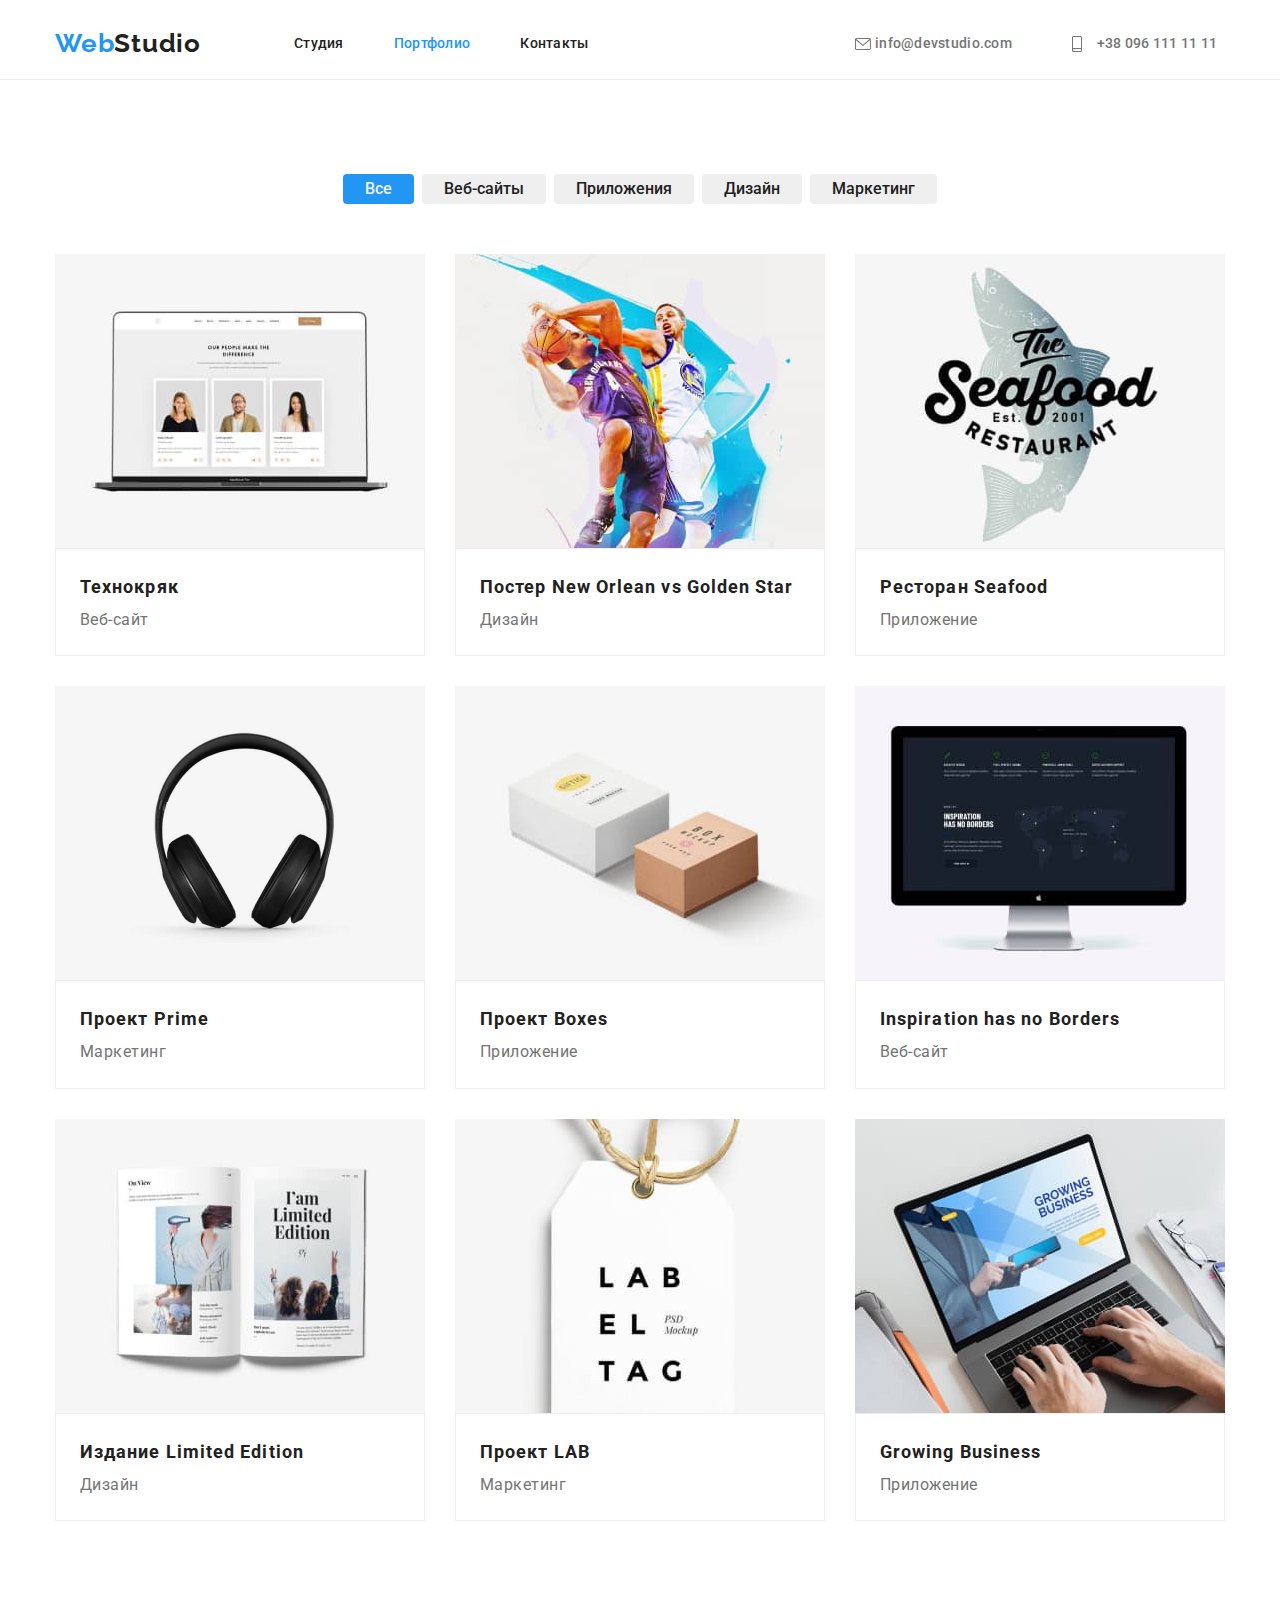
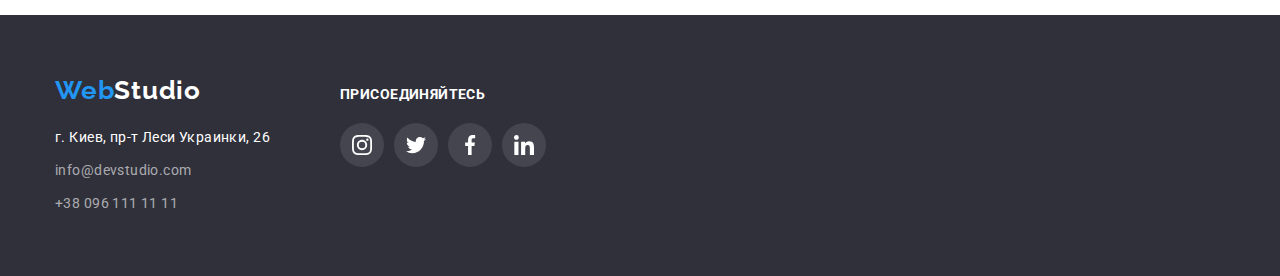
==== commit 4c68d6b7: "hm-4-02" ====
--- a/portfolio.html
+++ b/portfolio.html
@@ -19,13 +19,13 @@
 	</head>
 	<body>
 		<!-- header -->
-		<header class="header">
-			<div class="container">
+		<header class="header-section">
+			<div class="header container">
 				<nav class="nav-logo">
 					<a class="logo-web" href="./index.html" lang="en"> Web<span class="logo-studio">Studio</span> </a>
 					<ul class="nav">
-						<li class="nav-item"><a class="nav-link current" href="./index.html">Студия</a></li>
-						<li class="nav-item"><a class="nav-link" href="./portfolio.html">Портфолио</a></li>
+						<li class="nav-item"><a class="nav-link" href="./index.html">Студия</a></li>
+						<li class="nav-item"><a class="nav-link current" href="./portfolio.html">Портфолио</a></li>
 						<li class="nav-item"><a class="nav-link" href="/">Контакты</a></li>
 					</ul>
 				</nav>
@@ -33,8 +33,9 @@
 					<li class="contacts-item">
 						<a class="contacts-link" href="mailto:info@devstudio.com">
 							<svg class="contacts-link-icon" width="16" height="12">
-								<use href="./images/symbol.svg#icon-mail"></use></svg
-							>info@devstudio.com
+								<use href="./images/symbol.svg#icon-mail"></use>
+							</svg>
+							info@devstudio.com
 						</a>
 					</li>
 					<li class="contacts-item">
@@ -50,144 +51,146 @@
 		<!-- main -->
 		<main>
 			<!-- portfolio -->
-			<section>
-				<h1 class="visually-hidden">Портфолио</h1>
-				<ul class="filters container">
-					<!-- filters -->
-					<li class="filters-item">
-						<button class="filters-button current" type="button">Все</button>
-					</li>
-					<li class="filters-item">
-						<button class="filters-button" type="button">Веб-сайты</button>
-					</li>
-					<li class="filters-item">
-						<button class="filters-button" type="button">Приложения</button>
-					</li>
-					<li class="filters-item"><button class="filters-button" type="button">Дизайн</button></li>
-					<li class="filters-item">
-						<button class="filters-button" type="button">Маркетинг</button>
-					</li>
-				</ul>
-				<!-- project-block -->
-				<ul class="project-block container">
-					<li class="project-block-item">
-						<img src="./images/project-1.jpg" alt="компьютер с фото" width="370" />
-						<div class="card-set">
-							<h3 class="project-title">Технокряк</h3>
-							<p class="progect-descr">Веб-сайт</p>
-						</div>
-					</li>
-					<li class="project-block-item">
-						<img src="./images/project-2.jpg" alt="баскетболисты" width="370" />
-						<div class="card-set">
-							<h3 class="project-title">Постер New Orlean vs Golden Star</h3>
-							<p class="progect-descr">Дизайн</p>
-						</div>
-					</li>
-					<li class="project-block-item">
-						<img src="./images/project-3.jpg" alt="рыба" width="370" />
-						<div class="card-set">
-							<h3 class="project-title">Ресторан Seafood</h3>
-							<p class="progect-descr">Приложение</p>
-						</div>
-					</li>
-					<li class="project-block-item">
-						<img src="./images/project-4.jpg" alt="наушники" width="370" />
-						<div class="card-set">
-							<h3 class="project-title">Проект Prime</h3>
-							<p class="progect-descr">Маркетинг</p>
-						</div>
-					</li>
-					<li class="project-block-item">
-						<img src="./images/project-5.jpg" alt="две коробки" width="370" />
-						<div class="card-set">
-							<h3 class="project-title">Проект Boxes</h3>
-							<p class="progect-descr">Приложение</p>
-						</div>
-					</li>
-					<li class="project-block-item">
-						<img src="./images/project-6.jpg" alt="монитор" width="370" />
-						<div class="card-set">
-							<h3 class="project-title">Inspiration has no Borders</h3>
-							<p class="progect-descr">Веб-сайт</p>
-						</div>
-					</li>
-					<li class="project-block-item">
-						<img src="./images/project-7.jpg" alt="журнал" width="370" />
-						<div class="card-set">
-							<h3 class="project-title">Издание Limited Edition</h3>
-							<p class="progect-descr">Дизайн</p>
-						</div>
-					</li>
-					<li class="project-block-item">
-						<img src="./images/project-8.jpg" alt="табличка" width="370" />
-						<div class="card-set">
-							<h3 class="project-title">Проект LAB</h3>
-							<p class="progect-descr">Маркетинг</p>
-						</div>
-					</li>
-					<li class="project-block-item">
-						<img src="./images/project-9.jpg" alt="ноутбук" width="370" />
-						<div class="card-set">
-							<h3 class="project-title">Growing Business</h3>
-							<p class="progect-descr">Приложение</p>
-						</div>
-					</li>
-				</ul>
+			<section class="portfolio-section">
+				<div class="container">
+					<h1 class="visually-hidden">Портфолио</h1>
+					<ul class="filters">
+						<!-- filters -->
+						<li class="filters-item">
+							<button class="filters-button current" type="button">Все</button>
+						</li>
+						<li class="filters-item">
+							<button class="filters-button" type="button">Веб-сайты</button>
+						</li>
+						<li class="filters-item">
+							<button class="filters-button" type="button">Приложения</button>
+						</li>
+						<li class="filters-item"><button class="filters-button" type="button">Дизайн</button></li>
+						<li class="filters-item">
+							<button class="filters-button" type="button">Маркетинг</button>
+						</li>
+					</ul>
+					<!-- project-block -->
+					<ul class="project-block">
+						<li class="project-block-item">
+							<img src="./images/project-1.jpg" alt="компьютер с фото" width="370" />
+							<div class="card-set">
+								<h3 class="project-title">Технокряк</h3>
+								<p class="progect-descr">Веб-сайт</p>
+							</div>
+						</li>
+						<li class="project-block-item">
+							<img src="./images/project-2.jpg" alt="баскетболисты" width="370" />
+							<div class="card-set">
+								<h3 class="project-title">Постер New Orlean vs Golden Star</h3>
+								<p class="progect-descr">Дизайн</p>
+							</div>
+						</li>
+						<li class="project-block-item">
+							<img src="./images/project-3.jpg" alt="рыба" width="370" />
+							<div class="card-set">
+								<h3 class="project-title">Ресторан Seafood</h3>
+								<p class="progect-descr">Приложение</p>
+							</div>
+						</li>
+						<li class="project-block-item">
+							<img src="./images/project-4.jpg" alt="наушники" width="370" />
+							<div class="card-set">
+								<h3 class="project-title">Проект Prime</h3>
+								<p class="progect-descr">Маркетинг</p>
+							</div>
+						</li>
+						<li class="project-block-item">
+							<img src="./images/project-5.jpg" alt="две коробки" width="370" />
+							<div class="card-set">
+								<h3 class="project-title">Проект Boxes</h3>
+								<p class="progect-descr">Приложение</p>
+							</div>
+						</li>
+						<li class="project-block-item">
+							<img src="./images/project-6.jpg" alt="монитор" width="370" />
+							<div class="card-set">
+								<h3 class="project-title">Inspiration has no Borders</h3>
+								<p class="progect-descr">Веб-сайт</p>
+							</div>
+						</li>
+						<li class="project-block-item">
+							<img src="./images/project-7.jpg" alt="журнал" width="370" />
+							<div class="card-set">
+								<h3 class="project-title">Издание Limited Edition</h3>
+								<p class="progect-descr">Дизайн</p>
+							</div>
+						</li>
+						<li class="project-block-item">
+							<img src="./images/project-8.jpg" alt="табличка" width="370" />
+							<div class="card-set">
+								<h3 class="project-title">Проект LAB</h3>
+								<p class="progect-descr">Маркетинг</p>
+							</div>
+						</li>
+						<li class="project-block-item">
+							<img src="./images/project-9.jpg" alt="ноутбук" width="370" />
+							<div class="card-set">
+								<h3 class="project-title">Growing Business</h3>
+								<p class="progect-descr">Приложение</p>
+							</div>
+						</li>
+					</ul>
+				</div>
 			</section>
 		</main>
+		<!-- footer -->
 		<footer class="footer">
 			<div class="container">
-				<div class="footer-page"
-					><a class="logo-web" href="./index.html" lang="en">
-						Web
-						<span class="logo-studio-footer">Studio</span>
-					</a>
-					<address>
-						<ul class="contacts-footer">
-							<li class="contacts-footer-item">г. Киев, пр-т Леси Украинки, 26</li>
-							<li class="contacts-footer-item">
-								<a class="footer-contacts-link" href="mailto:info@devstudio.com">info@devstudio.com</a>
+				<div class="footer-page">
+					<div class="footer-address">
+						<a class="logo-web" href="./index.html" lang="en"> Web<span class="logo-studio-footer">Studio</span> </a>
+						<address>
+							<ul class="contacts-footer">
+								<li class="contacts-footer-item">г. Киев, пр-т Леси Украинки, 26</li>
+								<li class="contacts-footer-item">
+									<a class="footer-contacts-link" href="mailto:info@devstudio.com">info@devstudio.com</a>
+								</li>
+								<li class="contacts-footer-item">
+									<a class="footer-contacts-link" href="tel:+380961111111">+38 096 111 11 11</a>
+								</li>
+							</ul>
+						</address>
+					</div>
+
+					<div class="join">
+						<p class="join-title">присоединяйтесь</p>
+						<ul class="join-social-icon">
+							<li class="join-social-icon-list">
+								<a class="join-social-icon-link" href="./" aria-label="instagram">
+									<svg class="join-link-icon" width="20" height="20">
+										<use href="./images/symbol.svg#icon-instagram"></use>
+									</svg>
+								</a>
 							</li>
-							<li class="contacts-footer-item">
-								<a class="footer-contacts-link" href="tel:+380961111111">+38 096 111 11 11</a>
+							<li class="join-social-icon-list">
+								<a class="join-social-icon-link" href="./" aria-label="twitter">
+									<svg class="join-link-icon" width="20" height="20">
+										<use href="./images/symbol.svg#icon-twitter"></use>
+									</svg>
+								</a>
+							</li>
+							<li class="join-social-icon-list">
+								<a class="join-social-icon-link" href="./" aria-label="facebook">
+									<svg class="join-link-icon" width="20" height="20">
+										<use href="./images/symbol.svg#icon-facebook"></use>
+									</svg>
+								</a>
+							</li>
+							<li class="join-social-icon-list">
+								<a class="join-social-icon-link" href="./" aria-label="linkedin">
+									<svg class="join-link-icon" width="20" height="20">
+										<use href="./images/symbol.svg#icon-linkedin"></use>
+									</svg>
+								</a>
 							</li>
 						</ul>
-					</address>
-				</div>
-
-				<div class="join">
-					<p class="join-title">присоединяйтесь</p>
-					<ul class="join-social-icon">
-						<li class="join-social-icon-list">
-							<a class="join-social-icon-link" href="./" aria-label="instagram">
-								<svg class="join-link-icon" width="20" height="20">
-									<use href="./images/symbol.svg#icon-instagram"></use>
-								</svg>
-							</a>
-						</li>
-						<li class="join-social-icon-list"
-							><a class="join-social-icon-link" href="./" aria-label="twitter">
-								<svg class="join-link-icon" width="20" height="20">
-									<use href="./images/symbol.svg#icon-twitter"></use>
-								</svg>
-							</a>
-						</li>
-						<li class="join-social-icon-list"
-							><a class="join-social-icon-link" href="./" aria-label="facebook">
-								<svg class="join-link-icon" width="20" height="20">
-									<use href="./images/symbol.svg#icon-facebook"></use>
-								</svg>
-							</a>
-						</li>
-						<li class="join-social-icon-list"
-							><a class="join-social-icon-link" href="./" aria-label="linkedin">
-								<svg class="join-link-icon" width="20" height="20">
-									<use href="./images/symbol.svg#icon-linkedin"></use>
-								</svg>
-							</a>
-						</li>
-					</ul>
+					</div>
 				</div>
 			</div>
 		</footer>
--- a/css/styles.css
+++ b/css/styles.css
@@ -46,15 +46,16 @@
 /* оформляем index.html */
 /*  */
 /* header */
+.header-section {
+	border-bottom: 1px solid #ececec;
+	align-items: center;
+	height: 80px;
+}
 .header {
 	display: flex;
-	border-bottom: 1px solid #ececec;
-	align-items: center;
-	height: 80px;
 }
 
 .container {
-	display: flex;
 	width: 1200px;
 	padding-left: 15px;
 	padding-right: 15px;
@@ -132,7 +133,11 @@
 }
 
 .contacts-link {
+	display: flex;
+	align-items: center;
+	justify-content: space-around;
 	text-decoration: none;
+	width: 161px;
 	padding-top: 32px;
 	padding-bottom: 32px;
 	color: var(--body-color);
@@ -146,7 +151,6 @@
 .contacts-link-icon:hover,
 .contacts-link-icon:focus {
 	fill: currentColor;
-	margin-right: 10px;
 }
 
 /* hero */
@@ -193,6 +197,7 @@
 	color: #ffffff;
 	background-color: var(--brand-color);
 	cursor: pointer;
+	border: none;
 }
 
 .hero-title-button:hover,
@@ -367,12 +372,18 @@
 	justify-content: center;
 	list-style: none;
 }
+.client-icon-list {
+	width: calc(100% / 6 - 30px);
+	height: 92px;
+}
 .client-icon-list + .client-icon-list {
 	margin-left: 30px;
 }
 .client-icon-link {
 	display: flex;
-	padding: 16px 32px;
+	justify-content: center;
+	align-items: center;
+	height: inherit;
 	border: 1px solid var(--svg-color);
 	border-radius: 4px;
 	color: var(--svg-color);
@@ -396,8 +407,11 @@
 	padding-bottom: 60px;
 	background-color: var(--footer-color);
 }
-
 .footer-page {
+	display: flex;
+	align-items: baseline;
+}
+.footer-address {
 	display: flex;
 	flex-direction: column;
 }
@@ -440,6 +454,7 @@
 	line-height: 1.14;
 	letter-spacing: 0.03em;
 	text-transform: uppercase;
+	color: var(--accent-color);
 }
 
 .join-social-icon {
@@ -476,10 +491,13 @@
 /*  */
 /*  оформляем portfolio.html */
 /*   */
-
+.portfolio-section {
+	padding: 94px 0;
+}
 .filters {
-	padding-top: 94px;
-	padding-bottom: 50px;
+	display: flex;
+
+	margin-bottom: 50px;
 	justify-content: center;
 	font-weight: 500;
 	font-size: 16px;
@@ -527,7 +545,7 @@
 }
 
 .project-block {
-	padding-bottom: 94px;
+	display: flex;
 	flex-wrap: wrap;
 	list-style-type: none;
 }
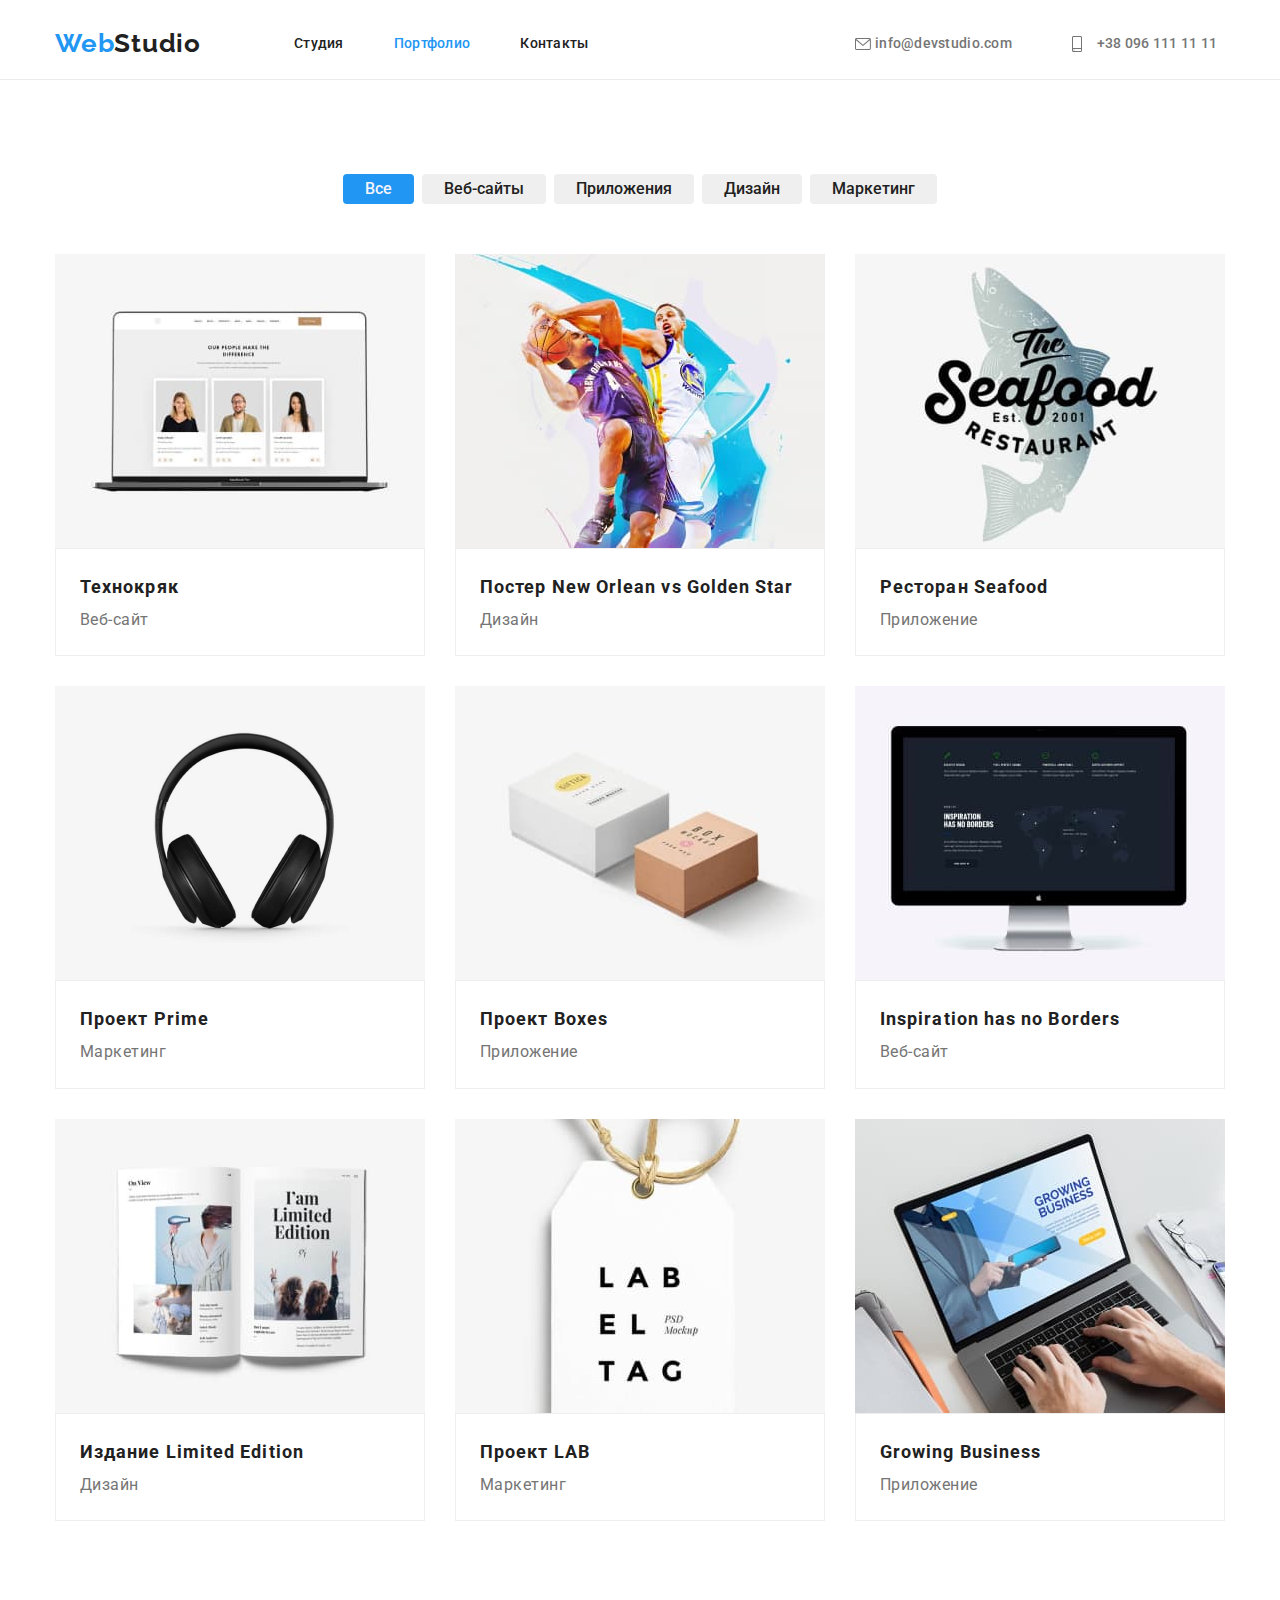
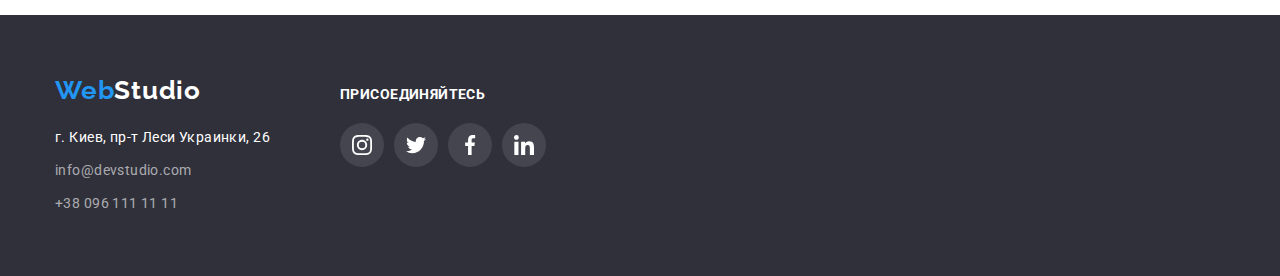
==== commit c46fd333: "my_hw_04" ====
--- a/portfolio.html
+++ b/portfolio.html
@@ -71,68 +71,68 @@
 						</li>
 					</ul>
 					<!-- project-block -->
-					<ul class="project-block">
-						<li class="project-block-item">
+					<ul class="card-set">
+						<li class="card-set-item">
 							<img src="./images/project-1.jpg" alt="компьютер с фото" width="370" />
-							<div class="card-set">
-								<h3 class="project-title">Технокряк</h3>
-								<p class="progect-descr">Веб-сайт</p>
+							<div class="project-wrapper">
+								<h3 class="project-wrapper-title">Технокряк</h3>
+								<p class="project-wrapper-descr">Веб-сайт</p>
 							</div>
 						</li>
-						<li class="project-block-item">
+						<li class="card-set-item">
 							<img src="./images/project-2.jpg" alt="баскетболисты" width="370" />
-							<div class="card-set">
-								<h3 class="project-title">Постер New Orlean vs Golden Star</h3>
-								<p class="progect-descr">Дизайн</p>
+							<div class="project-wrapper">
+								<h3 class="project-wrapper-title">Постер New Orlean vs Golden Star</h3>
+								<p class="project-wrapper-descr">Дизайн</p>
 							</div>
 						</li>
-						<li class="project-block-item">
+						<li class="card-set-item">
 							<img src="./images/project-3.jpg" alt="рыба" width="370" />
-							<div class="card-set">
-								<h3 class="project-title">Ресторан Seafood</h3>
-								<p class="progect-descr">Приложение</p>
+							<div class="project-wrapper">
+								<h3 class="project-wrapper-title">Ресторан Seafood</h3>
+								<p class="project-wrapper-descr">Приложение</p>
 							</div>
 						</li>
-						<li class="project-block-item">
+						<li class="card-set-item">
 							<img src="./images/project-4.jpg" alt="наушники" width="370" />
-							<div class="card-set">
-								<h3 class="project-title">Проект Prime</h3>
-								<p class="progect-descr">Маркетинг</p>
+							<div class="project-wrapper">
+								<h3 class="project-wrapper-title">Проект Prime</h3>
+								<p class="project-wrapper-descr">Маркетинг</p>
 							</div>
 						</li>
-						<li class="project-block-item">
+						<li class="card-set-item">
 							<img src="./images/project-5.jpg" alt="две коробки" width="370" />
-							<div class="card-set">
-								<h3 class="project-title">Проект Boxes</h3>
-								<p class="progect-descr">Приложение</p>
+							<div class="project-wrapper">
+								<h3 class="project-wrapper-title">Проект Boxes</h3>
+								<p class="project-wrapper-descr">Приложение</p>
 							</div>
 						</li>
-						<li class="project-block-item">
+						<li class="card-set-item">
 							<img src="./images/project-6.jpg" alt="монитор" width="370" />
-							<div class="card-set">
-								<h3 class="project-title">Inspiration has no Borders</h3>
-								<p class="progect-descr">Веб-сайт</p>
+							<div class="project-wrapper">
+								<h3 class="project-wrapper-title">Inspiration has no Borders</h3>
+								<p class="project-wrapper-descr">Веб-сайт</p>
 							</div>
 						</li>
-						<li class="project-block-item">
+						<li class="card-set-item">
 							<img src="./images/project-7.jpg" alt="журнал" width="370" />
-							<div class="card-set">
-								<h3 class="project-title">Издание Limited Edition</h3>
-								<p class="progect-descr">Дизайн</p>
+							<div class="project-wrapper">
+								<h3 class="project-wrapper-title">Издание Limited Edition</h3>
+								<p class="project-wrapper-descr">Дизайн</p>
 							</div>
 						</li>
-						<li class="project-block-item">
+						<li class="card-set-item">
 							<img src="./images/project-8.jpg" alt="табличка" width="370" />
-							<div class="card-set">
-								<h3 class="project-title">Проект LAB</h3>
-								<p class="progect-descr">Маркетинг</p>
+							<div class="project-wrapper">
+								<h3 class="project-wrapper-title">Проект LAB</h3>
+								<p class="project-wrapper-descr">Маркетинг</p>
 							</div>
 						</li>
-						<li class="project-block-item">
+						<li class="card-set-item">
 							<img src="./images/project-9.jpg" alt="ноутбук" width="370" />
-							<div class="card-set">
-								<h3 class="project-title">Growing Business</h3>
-								<p class="progect-descr">Приложение</p>
+							<div class="project-wrapper">
+								<h3 class="project-wrapper-title">Growing Business</h3>
+								<p class="project-wrapper-descr">Приложение</p>
 							</div>
 						</li>
 					</ul>
--- a/css/styles.css
+++ b/css/styles.css
@@ -16,6 +16,10 @@
 	--body-color: #757575;
 	--section-color: #f5f4fa;
 	--svg-color: #afb1b8;
+
+	/* others */
+	--items: 3;
+	--indent: 30px;
 }
 
 h1,
@@ -544,40 +548,31 @@
 	letter-spacing: 0.03em;
 }
 
-.project-block {
+.card-set {
 	display: flex;
 	flex-wrap: wrap;
 	list-style-type: none;
-}
-
-.project-block-item {
-	margin-right: 30px;
-	margin-bottom: 30px;
-	/* width: calc(100% / 3 - 60px); */
-}
-.project-block-item:hover,
-.project-block-item:focus {
+	margin: calc(-1 * var(--indent) / 2);
+}
+
+.card-set-item {
+	margin: calc(var(--indent) / 2);
+	flex-basis: calc(100% / var(--items) - var(--indent));
+}
+.card-set-item:hover,
+.card-set-item:focus {
 	box-shadow: 0px 1px 1px rgba(0, 0, 0, 0.12), 0px 4px 4px rgba(0, 0, 0, 0.06), 1px 4px 6px rgba(0, 0, 0, 0.16);
 }
 
-.project-block-item:nth-child(3n) {
-	margin-right: 0;
-}
-
-.project-block-item:nth-last-child(-n + 3) {
-	margin-bottom: 0;
-}
-
-.card-set {
+.project-wrapper {
 	padding-top: 20px;
 	padding-bottom: 20px;
 	padding-left: 24px;
 	padding-right: 24px;
 	border: 1px solid #eeeeee;
-	/* flex-basis: calc(100% / 3 - 60px); */
-}
-
-.project-title {
+}
+
+.project-wrapper-title {
 	font-weight: 700;
 	font-size: 18px;
 	line-height: 2;
@@ -585,7 +580,7 @@
 	color: var(--text-color);
 }
 
-.progect-descr {
+.project-wrapper-descr {
 	font-size: 16px;
 	line-height: 1.88;
 	letter-spacing: 0.03em;
